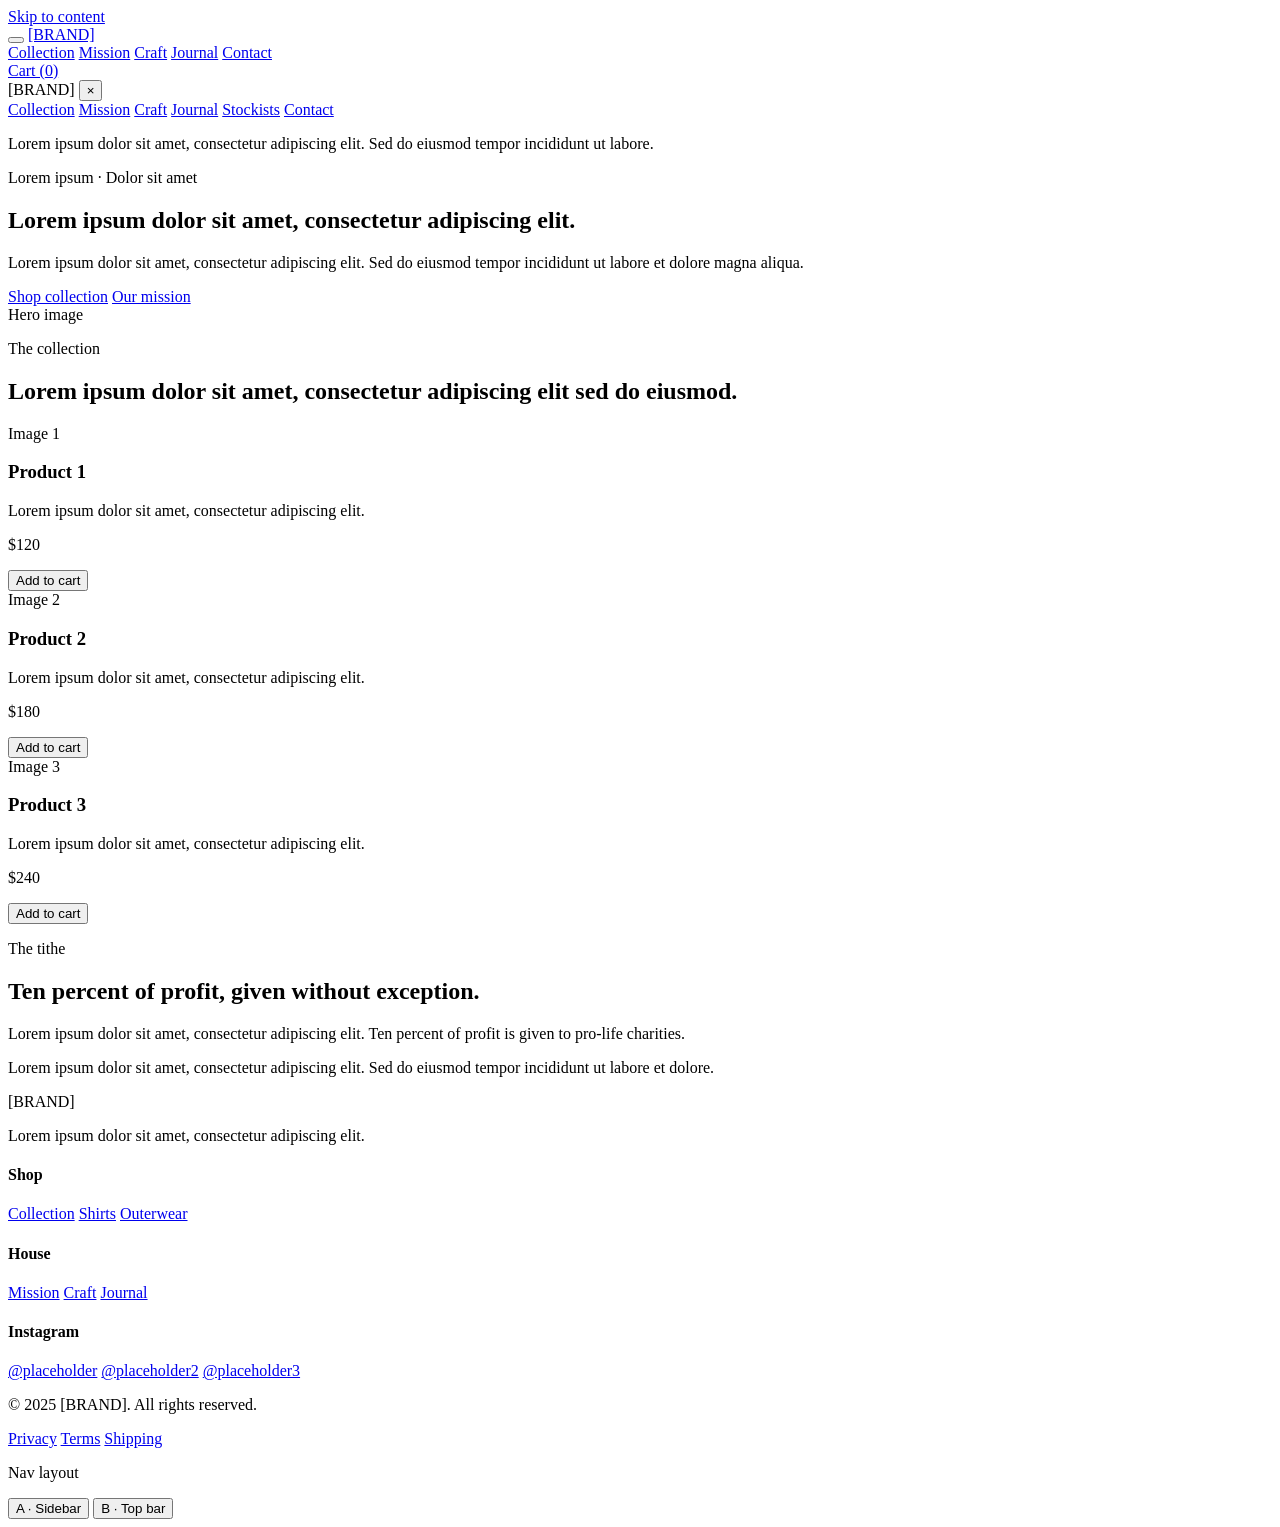
==== index.html @ ba239d94 "Add initial index.html for menswear site Initial HTML structure for a menswear site with header, foo" ====
<!DOCTYPE html>
<html lang="en" data-layout="a">
<head>
  <meta charset="UTF-8">
  <meta name="viewport" content="width=device-width, initial-scale=1.0">
  <title>[BRAND] — Menswear</title>
  <meta name="description" content="Placeholder menswear site.">

  <link rel="preconnect" href="https://fonts.googleapis.com">
  <link rel="preconnect" href="https://fonts.gstatic.com" crossorigin>
  <link href="https://fonts.googleapis.com/css2?family=Cormorant+Garamond:wght@400;500;600&family=Inter:wght@400;500&display=swap" rel="stylesheet">

  <link rel="stylesheet" href="style.css">

  <!-- Set layout before paint to avoid flash -->
  <script>
    try {
      var saved = localStorage.getItem('layout');
      if (saved === 'a' || saved === 'b') {
        document.documentElement.setAttribute('data-layout', saved);
      }
    } catch (e) {}
  </script>
</head>
<body>

  <a href="#main" class="skip">Skip to content</a>

  <!-- ================= HEADER ================= -->
  <header class="header">
    <div class="header-inner">

      <button class="hamburger" id="hamburger"
              aria-label="Open navigation" aria-expanded="false" aria-controls="sidebar">
        <span></span><span></span><span></span>
      </button>

      <a href="#" class="wordmark">[BRAND]</a>

      <nav class="topnav" aria-label="Primary">
        <a href="#collection">Collection</a>
        <a href="#mission">Mission</a>
        <a href="#">Craft</a>
        <a href="#">Journal</a>
        <a href="#">Contact</a>
      </nav>

      <a href="#" class="cart">Cart (<span id="cartCount">0</span>)</a>

    </div>
  </header>

  <!-- ================= OVERLAY ================= -->
  <div class="overlay" id="overlay" aria-hidden="true"></div>

  <!-- ================= SIDEBAR ================= -->
  <aside class="sidebar" id="sidebar" aria-hidden="true" aria-label="Site navigation">
    <div class="sidebar-head">
      <span class="wordmark">[BRAND]</span>
      <button class="close" id="closeSidebar" aria-label="Close navigation">&times;</button>
    </div>

    <nav class="sidebar-nav" aria-label="Sidebar">
      <a href="#collection">Collection</a>
      <a href="#mission">Mission</a>
      <a href="#">Craft</a>
      <a href="#">Journal</a>
      <a href="#">Stockists</a>
      <a href="#">Contact</a>
    </nav>

    <p class="sidebar-tagline">
      Lorem ipsum dolor sit amet, consectetur adipiscing elit. Sed do eiusmod tempor incididunt ut labore.
    </p>
  </aside>

  <!-- ================= MAIN ================= -->
  <main id="main">

    <!-- HERO -->
    <section class="hero">
      <div class="hero-copy">
        <p class="eyebrow">Lorem ipsum &middot; Dolor sit amet</p>
        <h1>Lorem ipsum dolor sit amet, consectetur adipiscing elit.</h1>
        <p class="lede">Lorem ipsum dolor sit amet, consectetur adipiscing elit. Sed do eiusmod tempor incididunt ut labore et dolore magna aliqua.</p>
        <div class="hero-actions">
          <a href="#collection" class="btn btn-solid">Shop collection</a>
          <a href="#mission" class="btn btn-ghost">Our mission</a>
        </div>
      </div>
      <div class="hero-img img-ph"><span>Hero image</span></div>
    </section>

    <!-- COLLECTION -->
    <section class="collection" id="collection">
      <div class="section-head">
        <p class="eyebrow">The collection</p>
        <h2>Lorem ipsum dolor sit amet, consectetur adipiscing elit sed do eiusmod.</h2>
      </div>

      <div class="grid">

        <article class="product">
          <div class="img-ph img-ph-product"><span>Image 1</span></div>
          <h3>Product 1</h3>
          <p class="desc">Lorem ipsum dolor sit amet, consectetur adipiscing elit.</p>
          <p class="price">$120</p>
          <button class="btn btn-solid btn-full" data-add="Product 1">Add to cart</button>
        </article>

        <article class="product">
          <div class="img-ph img-ph-product"><span>Image 2</span></div>
          <h3>Product 2</h3>
          <p class="desc">Lorem ipsum dolor sit amet, consectetur adipiscing elit.</p>
          <p class="price">$180</p>
          <button class="btn btn-solid btn-full" data-add="Product 2">Add to cart</button>
        </article>

        <article class="product">
          <div class="img-ph img-ph-product"><span>Image 3</span></div>
          <h3>Product 3</h3>
          <p class="desc">Lorem ipsum dolor sit amet, consectetur adipiscing elit.</p>
          <p class="price">$240</p>
          <button class="btn btn-solid btn-full" data-add="Product 3">Add to cart</button>
        </article>

      </div>
    </section>

    <!-- MISSION -->
    <section class="mission" id="mission">
      <div class="mission-inner">
        <div>
          <p class="eyebrow">The tithe</p>
          <h2>Ten percent of profit, given without exception.</h2>
        </div>
        <div>
          <p>Lorem ipsum dolor sit amet, consectetur adipiscing elit. Ten percent of profit is given to pro-life charities.</p>
          <p>Lorem ipsum dolor sit amet, consectetur adipiscing elit. Sed do eiusmod tempor incididunt ut labore et dolore.</p>
        </div>
      </div>
    </section>

  </main>

  <!-- ================= FOOTER ================= -->
  <footer class="footer">
    <div class="footer-inner">
      <div>
        <p class="wordmark">[BRAND]</p>
        <p class="footer-tag">Lorem ipsum dolor sit amet, consectetur adipiscing elit.</p>
      </div>
      <div>
        <h4>Shop</h4>
        <a href="#collection">Collection</a>
        <a href="#">Shirts</a>
        <a href="#">Outerwear</a>
      </div>
      <div>
        <h4>House</h4>
        <a href="#mission">Mission</a>
        <a href="#">Craft</a>
        <a href="#">Journal</a>
      </div>
      <div>
        <h4>Instagram</h4>
        <a href="#">@placeholder</a>
        <a href="#">@placeholder2</a>
        <a href="#">@placeholder3</a>
      </div>
    </div>
    <div class="footer-bottom">
      <p>&copy; 2025 [BRAND]. All rights reserved.</p>
      <div class="footer-legal">
        <a href="#">Privacy</a>
        <a href="#">Terms</a>
        <a href="#">Shipping</a>
      </div>
    </div>
  </footer>

  <!-- ================= LAYOUT TOGGLE ================= -->
  <div class="toggle" role="group" aria-label="Preview navigation layout">
    <p class="toggle-label">Nav layout</p>
    <div class="toggle-btns">
      <button type="button" data-layout="a" class="active">A &middot; Sidebar</button>
      <button type="button" data-layout="b">B &middot; Top bar</button>
    </div>
  </div>

  <script src="script.js"></script>
</body>
</html>
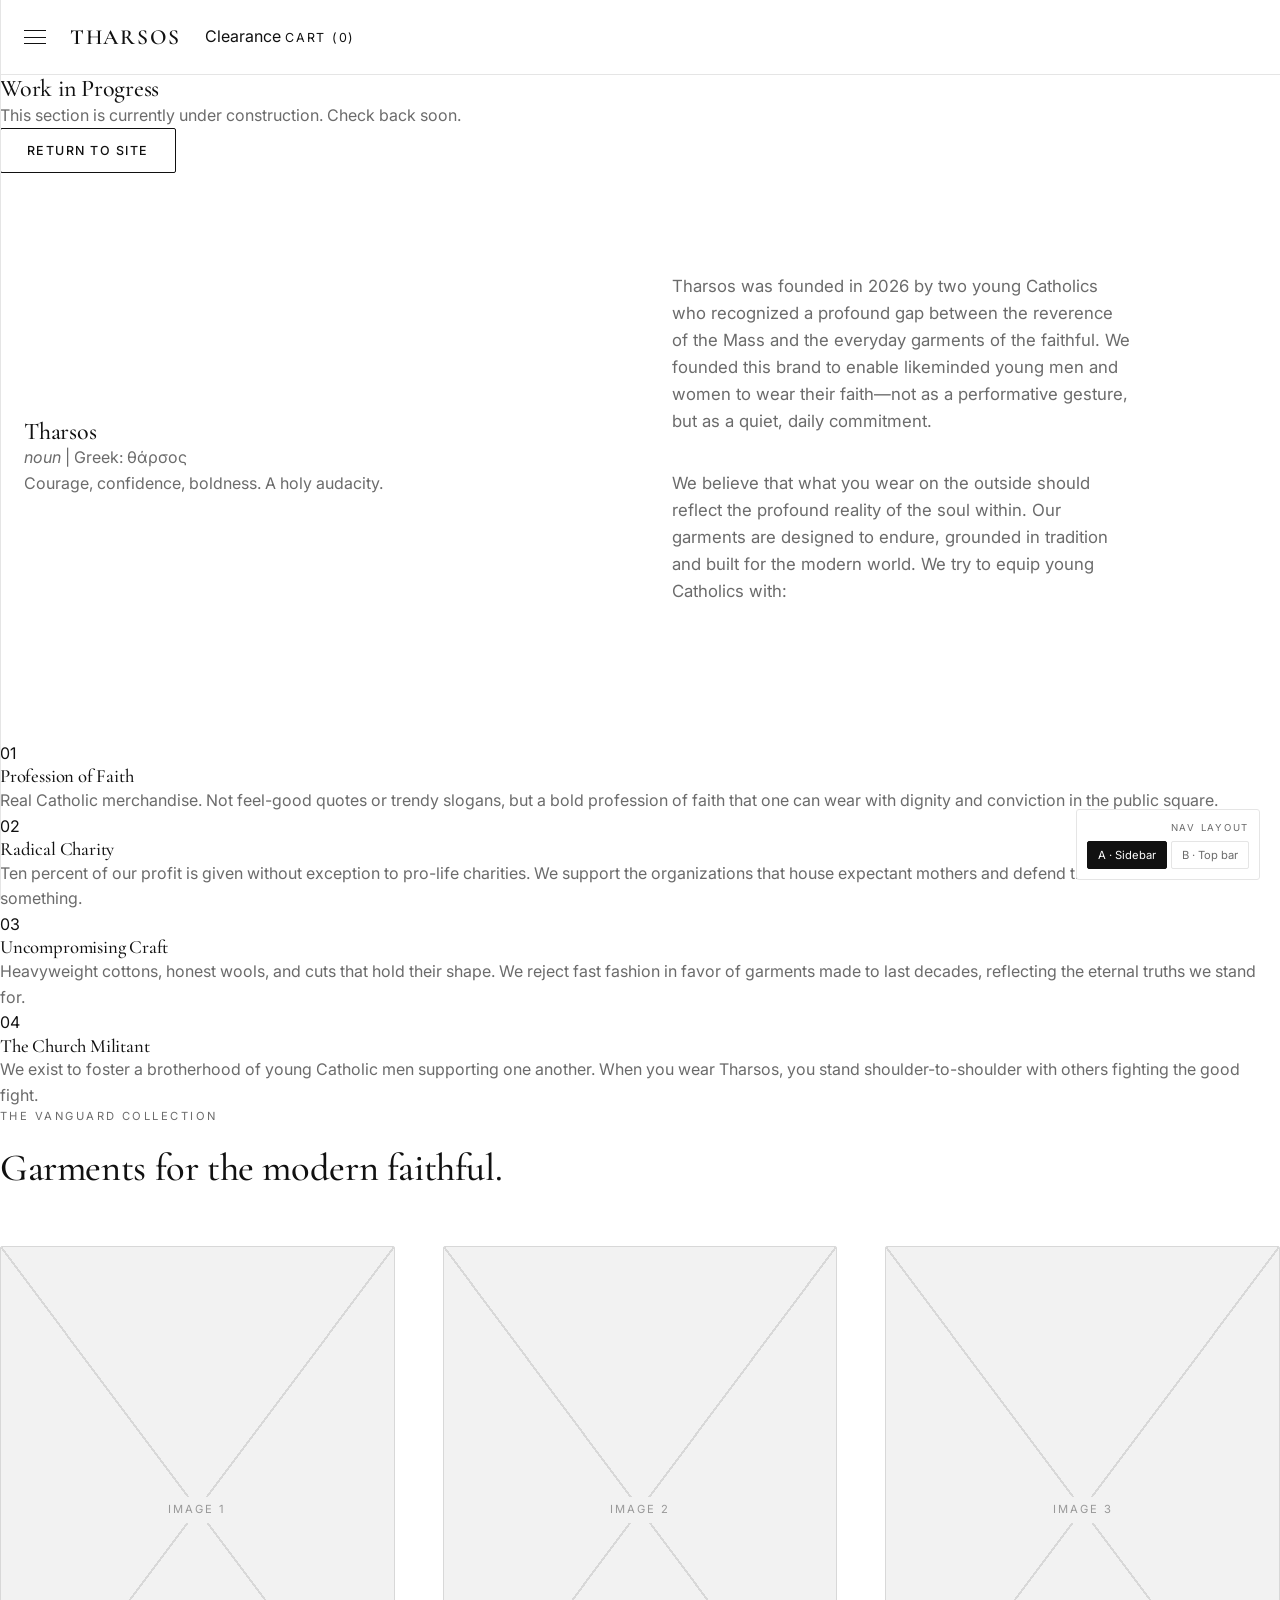
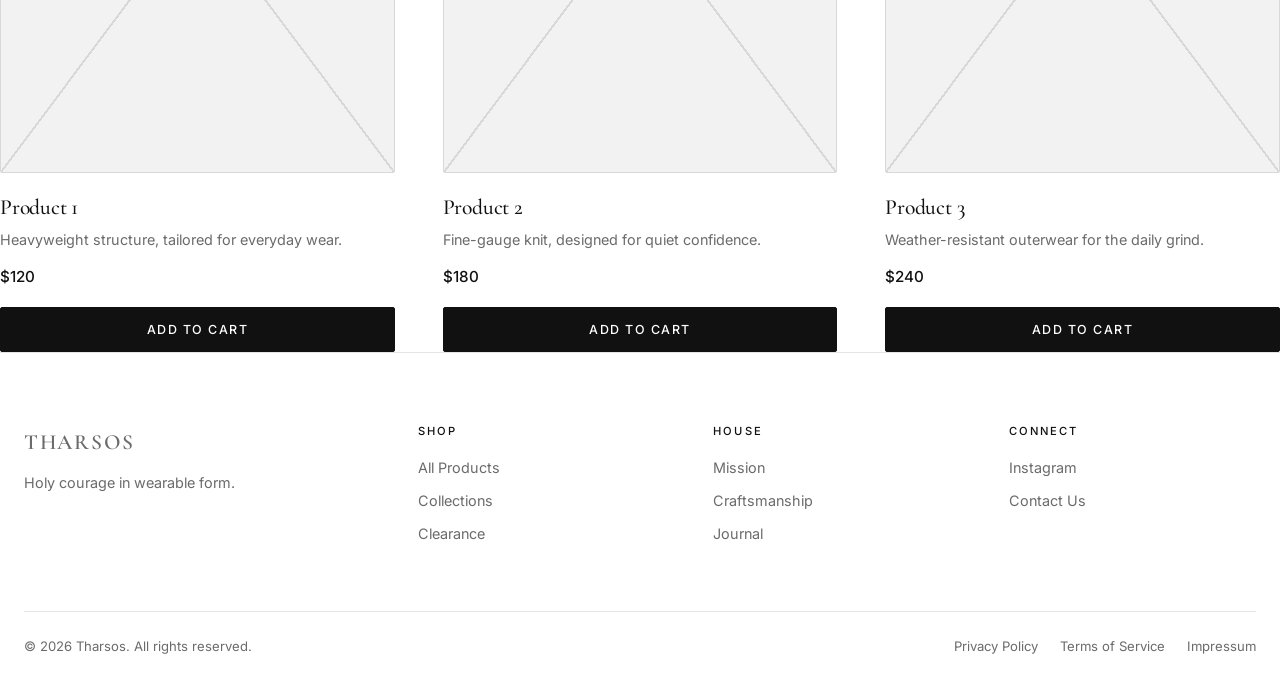
==== commit d7c88219: "Update index.html" ====
--- a/index.html
+++ b/index.html
@@ -1,18 +1,17 @@
 <!DOCTYPE html>
-<html lang="en" data-layout="a">
+<html lang="en" data-layout="b"> <!-- Default to B for desktop -->
 <head>
   <meta charset="UTF-8">
   <meta name="viewport" content="width=device-width, initial-scale=1.0">
-  <title>[BRAND] — Menswear</title>
-  <meta name="description" content="Placeholder menswear site.">
+  <title>Tharsos — Catholic Menswear</title>
+  <meta name="description" content="Tharsos: Holy courage in wearable form. Premium Catholic menswear.">
 
   <link rel="preconnect" href="https://fonts.googleapis.com">
   <link rel="preconnect" href="https://fonts.gstatic.com" crossorigin>
-  <link href="https://fonts.googleapis.com/css2?family=Cormorant+Garamond:wght@400;500;600&family=Inter:wght@400;500&display=swap" rel="stylesheet">
+  <link href="https://fonts.googleapis.com/css2?family=Cormorant+Garamond:ital,wght@0,400;0,500;0,600;1,400&family=Inter:wght@400;500&display=swap" rel="stylesheet">
 
   <link rel="stylesheet" href="style.css">
 
-  <!-- Set layout before paint to avoid flash -->
   <script>
     try {
       var saved = localStorage.getItem('layout');
@@ -30,22 +29,23 @@
   <header class="header">
     <div class="header-inner">
 
-      <button class="hamburger" id="hamburger"
-              aria-label="Open navigation" aria-expanded="false" aria-controls="sidebar">
+      <button class="hamburger" id="hamburger" aria-label="Open navigation" aria-expanded="false" aria-controls="sidebar">
         <span></span><span></span><span></span>
       </button>
 
-      <a href="#" class="wordmark">[BRAND]</a>
+      <a href="#" class="wordmark">Tharsos</a>
 
       <nav class="topnav" aria-label="Primary">
-        <a href="#collection">Collection</a>
+        <a href="#shop">Shop</a>
+        <a href="#collections" class="wip-trigger">Collections</a>
         <a href="#mission">Mission</a>
-        <a href="#">Craft</a>
-        <a href="#">Journal</a>
-        <a href="#">Contact</a>
+        <a href="#contact" class="wip-trigger">Contact</a>
       </nav>
 
-      <a href="#" class="cart">Cart (<span id="cartCount">0</span>)</a>
+      <div class="header-right">
+        <a href="#clearance" class="clearance wip-trigger">Clearance</a>
+        <a href="#" class="cart">Cart (<span id="cartCount">0</span>)</a>
+      </div>
 
     </div>
   </header>
@@ -56,54 +56,98 @@
   <!-- ================= SIDEBAR ================= -->
   <aside class="sidebar" id="sidebar" aria-hidden="true" aria-label="Site navigation">
     <div class="sidebar-head">
-      <span class="wordmark">[BRAND]</span>
+      <span class="wordmark">Tharsos</span>
       <button class="close" id="closeSidebar" aria-label="Close navigation">&times;</button>
     </div>
 
     <nav class="sidebar-nav" aria-label="Sidebar">
-      <a href="#collection">Collection</a>
+      <a href="#shop">Shop</a>
+      <a href="#collections" class="wip-trigger">Collections</a>
       <a href="#mission">Mission</a>
-      <a href="#">Craft</a>
-      <a href="#">Journal</a>
-      <a href="#">Stockists</a>
-      <a href="#">Contact</a>
+      <a href="#contact" class="wip-trigger">Contact</a>
+      <a href="#clearance" class="wip-trigger clearance-mobile">Clearance</a>
     </nav>
 
     <p class="sidebar-tagline">
-      Lorem ipsum dolor sit amet, consectetur adipiscing elit. Sed do eiusmod tempor incididunt ut labore.
+      Holy courage in wearable form. Garments for the Church Militant.
     </p>
   </aside>
 
+  <!-- ================= WIP BANNER ================= -->
+  <div class="wip-banner" id="wipBanner" aria-hidden="true">
+    <div class="wip-content">
+      <h2>Work in Progress</h2>
+      <p>This section is currently under construction. Check back soon.</p>
+      <button class="btn btn-ghost" id="closeWip">Return to site</button>
+    </div>
+  </div>
+
   <!-- ================= MAIN ================= -->
   <main id="main">
 
-    <!-- HERO -->
-    <section class="hero">
+    <!-- HERO / ABOUT -->
+    <section class="hero" id="about">
+      <div class="hero-definition">
+        <h1 class="brand-title">Tharsos</h1>
+        <div class="dict-entry">
+          <p class="dict-pronounce"><em>noun</em> | <span>Greek: θάρσος</span></p>
+          <p class="dict-meaning">Courage, confidence, boldness. A holy audacity.</p>
+        </div>
+      </div>
+      
       <div class="hero-copy">
-        <p class="eyebrow">Lorem ipsum &middot; Dolor sit amet</p>
-        <h1>Lorem ipsum dolor sit amet, consectetur adipiscing elit.</h1>
-        <p class="lede">Lorem ipsum dolor sit amet, consectetur adipiscing elit. Sed do eiusmod tempor incididunt ut labore et dolore magna aliqua.</p>
-        <div class="hero-actions">
-          <a href="#collection" class="btn btn-solid">Shop collection</a>
-          <a href="#mission" class="btn btn-ghost">Our mission</a>
-        </div>
-      </div>
-      <div class="hero-img img-ph"><span>Hero image</span></div>
+        <p class="lede">
+          Tharsos was founded in 2026 by two young Catholics who recognized a profound gap between the reverence of the Mass and the everyday garments of the faithful. We founded this brand to enable likeminded young men and women to wear their faith—not as a performative gesture, but as a quiet, daily commitment.
+        </p>
+        <p class="lede">
+          We believe that what you wear on the outside should reflect the profound reality of the soul within. Our garments are designed to endure, grounded in tradition and built for the modern world. We try to equip young Catholics with:
+        </p>
+      </div>
     </section>
 
-    <!-- COLLECTION -->
-    <section class="collection" id="collection">
+    <!-- CORE VALUES -->
+    <section class="values" id="mission">
+      <div class="values-grid">
+        
+        <div class="value-card">
+          <span class="value-num">01</span>
+          <h3>Profession of Faith</h3>
+          <p>Real Catholic merchandise. Not feel-good quotes or trendy slogans, but a bold profession of faith that one can wear with dignity and conviction in the public square.</p>
+        </div>
+
+        <div class="value-card">
+          <span class="value-num">02</span>
+          <h3>Radical Charity</h3>
+          <p>Ten percent of our profit is given without exception to pro-life charities. We support the organizations that house expectant mothers and defend the unborn when it costs something.</p>
+        </div>
+
+        <div class="value-card">
+          <span class="value-num">03</span>
+          <h3>Uncompromising Craft</h3>
+          <p>Heavyweight cottons, honest wools, and cuts that hold their shape. We reject fast fashion in favor of garments made to last decades, reflecting the eternal truths we stand for.</p>
+        </div>
+
+        <div class="value-card">
+          <span class="value-num">04</span>
+          <h3>The Church Militant</h3>
+          <p>We exist to foster a brotherhood of young Catholic men supporting one another. When you wear Tharsos, you stand shoulder-to-shoulder with others fighting the good fight.</p>
+        </div>
+
+      </div>
+    </section>
+
+    <!-- SHOP PREVIEW -->
+    <section class="shop" id="shop">
       <div class="section-head">
-        <p class="eyebrow">The collection</p>
-        <h2>Lorem ipsum dolor sit amet, consectetur adipiscing elit sed do eiusmod.</h2>
+        <p class="eyebrow">The Vanguard Collection</p>
+        <h2>Garments for the modern faithful.</h2>
       </div>
 
       <div class="grid">
-
         <article class="product">
           <div class="img-ph img-ph-product"><span>Image 1</span></div>
           <h3>Product 1</h3>
-          <p class="desc">Lorem ipsum dolor sit amet, consectetur adipiscing elit.</p>
+          <p class="desc">Heavyweight structure, tailored for everyday wear.</p>
           <p class="price">$120</p>
           <button class="btn btn-solid btn-full" data-add="Product 1">Add to cart</button>
         </article>
@@ -111,7 +155,7 @@
         <article class="product">
           <div class="img-ph img-ph-product"><span>Image 2</span></div>
           <h3>Product 2</h3>
-          <p class="desc">Lorem ipsum dolor sit amet, consectetur adipiscing elit.</p>
+          <p class="desc">Fine-gauge knit, designed for quiet confidence.</p>
           <p class="price">$180</p>
           <button class="btn btn-solid btn-full" data-add="Product 2">Add to cart</button>
         </article>
@@ -119,25 +163,10 @@
         <article class="product">
           <div class="img-ph img-ph-product"><span>Image 3</span></div>
           <h3>Product 3</h3>
-          <p class="desc">Lorem ipsum dolor sit amet, consectetur adipiscing elit.</p>
+          <p class="desc">Weather-resistant outerwear for the daily grind.</p>
           <p class="price">$240</p>
           <button class="btn btn-solid btn-full" data-add="Product 3">Add to cart</button>
         </article>
-
-      </div>
-    </section>
-
-    <!-- MISSION -->
-    <section class="mission" id="mission">
-      <div class="mission-inner">
-        <div>
-          <p class="eyebrow">The tithe</p>
-          <h2>Ten percent of profit, given without exception.</h2>
-        </div>
-        <div>
-          <p>Lorem ipsum dolor sit amet, consectetur adipiscing elit. Ten percent of profit is given to pro-life charities.</p>
-          <p>Lorem ipsum dolor sit amet, consectetur adipiscing elit. Sed do eiusmod tempor incididunt ut labore et dolore.</p>
-        </div>
       </div>
     </section>
 
@@ -146,35 +175,39 @@
   <!-- ================= FOOTER ================= -->
   <footer class="footer">
     <div class="footer-inner">
-      <div>
-        <p class="wordmark">[BRAND]</p>
-        <p class="footer-tag">Lorem ipsum dolor sit amet, consectetur adipiscing elit.</p>
-      </div>
+      <div class="footer-brand">
+        <p class="wordmark">Tharsos</p>
+        <p class="footer-tag">Holy courage in wearable form.</p>
+      </div>
+      
       <div>
         <h4>Shop</h4>
-        <a href="#collection">Collection</a>
-        <a href="#">Shirts</a>
-        <a href="#">Outerwear</a>
-      </div>
+        <a href="#shop">All Products</a>
+        <a href="#" class="wip-trigger">Collections</a>
+        <a href="#" class="wip-trigger clearance-text">Clearance</a>
+      </div>
+      
       <div>
         <h4>House</h4>
         <a href="#mission">Mission</a>
-        <a href="#">Craft</a>
-        <a href="#">Journal</a>
-      </div>
+        <a href="#" class="wip-trigger">Craftsmanship</a>
+        <a href="#" class="wip-trigger">Journal</a>
+      </div>
+      
       <div>
-        <h4>Instagram</h4>
-        <a href="#">@placeholder</a>
-        <a href="#">@placeholder2</a>
-        <a href="#">@placeholder3</a>
-      </div>
-    </div>
+        <h4>Connect</h4>
+        <a href="#" class="wip-trigger">Instagram</a>
+        <a href="#" class="wip-trigger">Contact Us</a>
+      </div>
+    </div>
+
     <div class="footer-bottom">
-      <p>&copy; 2025 [BRAND]. All rights reserved.</p>
+      <p>&copy; 2026 Tharsos. All rights reserved.</p>
+      
       <div class="footer-legal">
-        <a href="#">Privacy</a>
-        <a href="#">Terms</a>
-        <a href="#">Shipping</a>
+        <a href="#" class="wip-trigger">Privacy Policy</a>
+        <a href="#" class="wip-trigger">Terms of Service</a>
+        <a href="#" class="wip-trigger">Impressum</a> <!-- Impressum added here -->
       </div>
     </div>
   </footer>
@@ -183,8 +216,8 @@
   <div class="toggle" role="group" aria-label="Preview navigation layout">
     <p class="toggle-label">Nav layout</p>
     <div class="toggle-btns">
-      <button type="button" data-layout="a" class="active">A &middot; Sidebar</button>
-      <button type="button" data-layout="b">B &middot; Top bar</button>
+      <button type="button" data-layout="a">A &middot; Sidebar</button>
+      <button type="button" data-layout="b" class="active">B &middot; Top bar</button>
     </div>
   </div>
 
--- a/style.css
+++ b/style.css
@@ -0,0 +1,593 @@
+/* =========================================================
+   RESET + TOKENS
+   ========================================================= */
+*, *::before, *::after {
+  box-sizing: border-box;
+  margin: 0;
+  padding: 0;
+}
+
+:root {
+  --bg: #ffffff;
+  --text: #111111;
+  --muted: #6b6b6b;
+  --border: #e5e5e5;
+  --ph-bg: #f2f2f2;
+  --ph-line: #d8d8d8;
+  --font-display: 'Cormorant Garamond', Georgia, serif;
+  --font-body: 'Inter', -apple-system, BlinkMacSystemFont, 'Segoe UI', Roboto, sans-serif;
+  --sidebar-width: 360px;
+  --max-width: 1400px;
+}
+
+html {
+  font-size: 16px;
+  scroll-behavior: smooth;
+}
+
+body {
+  font-family: var(--font-body);
+  background: var(--bg);
+  color: var(--text);
+  line-height: 1.6;
+  -webkit-font-smoothing: antialiased;
+  overflow-x: hidden;
+}
+
+body.no-scroll {
+  overflow: hidden;
+}
+
+img { max-width: 100%; display: block; }
+
+a {
+  color: inherit;
+  text-decoration: none;
+  transition: opacity 0.2s;
+}
+a:hover { opacity: 0.6; }
+
+h1, h2, h3, h4 {
+  font-family: var(--font-display);
+  font-weight: 500;
+  line-height: 1.15;
+  letter-spacing: -0.01em;
+}
+
+p { color: var(--muted); }
+
+/* Skip link */
+.skip {
+  position: absolute;
+  top: -60px;
+  left: 16px;
+  background: #111;
+  color: #fff;
+  padding: 10px 16px;
+  z-index: 999;
+  transition: top 0.2s;
+}
+.skip:focus { top: 12px; }
+
+/* =========================================================
+   BUTTONS
+   ========================================================= */
+.btn {
+  display: inline-flex;
+  align-items: center;
+  justify-content: center;
+  font-family: var(--font-body);
+  font-size: 0.78rem;
+  font-weight: 500;
+  letter-spacing: 0.12em;
+  text-transform: uppercase;
+  padding: 14px 26px;
+  border: 1px solid var(--text);
+  background: transparent;
+  color: var(--text);
+  cursor: pointer;
+  border-radius: 2px;
+  transition: background 0.2s, color 0.2s;
+}
+.btn-solid {
+  background: var(--text);
+  color: var(--bg);
+}
+.btn-solid:hover {
+  background: transparent;
+  color: var(--text);
+  opacity: 1;
+}
+.btn-ghost:hover {
+  background: var(--text);
+  color: var(--bg);
+  opacity: 1;
+}
+.btn-full { width: 100%; }
+
+/* =========================================================
+   WORDMARK + EYEBROW
+   ========================================================= */
+.wordmark {
+  font-family: var(--font-display);
+  font-size: 1.35rem;
+  font-weight: 600;
+  letter-spacing: 0.08em;
+  text-transform: uppercase;
+}
+
+.eyebrow {
+  font-size: 0.7rem;
+  letter-spacing: 0.22em;
+  text-transform: uppercase;
+  color: var(--muted);
+  margin-bottom: 20px;
+}
+
+/* =========================================================
+   IMAGE PLACEHOLDERS
+   ========================================================= */
+.img-ph {
+  position: relative;
+  background-color: var(--ph-bg);
+  border: 1px solid var(--ph-line);
+  display: flex;
+  align-items: center;
+  justify-content: center;
+  overflow: hidden;
+  border-radius: 2px;
+}
+
+/* The classic X across the box */
+.img-ph::before {
+  content: "";
+  position: absolute;
+  inset: 0;
+  background-image:
+    linear-gradient(to top right,
+      transparent calc(50% - 1px),
+      var(--ph-line) calc(50% - 1px),
+      var(--ph-line) calc(50% + 1px),
+      transparent calc(50% + 1px)),
+    linear-gradient(to top left,
+      transparent calc(50% - 1px),
+      var(--ph-line) calc(50% - 1px),
+      var(--ph-line) calc(50% + 1px),
+      transparent calc(50% + 1px));
+  pointer-events: none;
+}
+
+.img-ph span {
+  position: relative;
+  z-index: 1;
+  background: var(--ph-bg);
+  padding: 4px 10px;
+  font-size: 0.7rem;
+  letter-spacing: 0.18em;
+  text-transform: uppercase;
+  color: #999;
+}
+
+.img-ph-product {
+  aspect-ratio: 3 / 4;
+  width: 100%;
+  margin-bottom: 22px;
+}
+
+/* =========================================================
+   HEADER
+   ========================================================= */
+.header {
+  position: sticky;
+  top: 0;
+  z-index: 50;
+  background: var(--bg);
+  border-bottom: 1px solid var(--border);
+}
+
+.header-inner {
+  max-width: var(--max-width);
+  margin: 0 auto;
+  height: 74px;
+  padding: 0 24px;
+  display: flex;
+  align-items: center;
+  gap: 24px;
+}
+
+.hamburger {
+  display: flex;
+  flex-direction: column;
+  justify-content: space-between;
+  width: 22px;
+  height: 14px;
+  background: none;
+  border: none;
+  cursor: pointer;
+  padding: 0;
+}
+.hamburger span {
+  display: block;
+  height: 1px;
+  width: 100%;
+  background: var(--text);
+  transition: transform 0.25s, opacity 0.25s;
+}
+.hamburger[aria-expanded="true"] span:nth-child(1) {
+  transform: translateY(6.5px) rotate(45deg);
+}
+.hamburger[aria-expanded="true"] span:nth-child(2) {
+  opacity: 0;
+}
+.hamburger[aria-expanded="true"] span:nth-child(3) {
+  transform: translateY(-6.5px) rotate(-45deg);
+}
+
+.topnav {
+  display: none;
+  gap: 32px;
+  margin-left: 40px;
+}
+.topnav a {
+  font-size: 0.78rem;
+  letter-spacing: 0.14em;
+  text-transform: uppercase;
+}
+
+.cart {
+  margin-left: auto;
+  font-size: 0.78rem;
+  letter-spacing: 0.14em;
+  text-transform: uppercase;
+}
+
+/* =========================================================
+   SIDEBAR
+   ========================================================= */
+.overlay {
+  position: fixed;
+  inset: 0;
+  background: rgba(0, 0, 0, 0.45);
+  z-index: 90;
+  opacity: 0;
+  visibility: hidden;
+  transition: opacity 0.3s ease, visibility 0.3s ease;
+}
+.overlay.open {
+  opacity: 1;
+  visibility: visible;
+}
+
+.sidebar {
+  position: fixed;
+  top: 0;
+  left: 0;
+  width: 100%;
+  max-width: var(--sidebar-width);
+  height: 100vh;
+  background: var(--bg);
+  z-index: 100;
+  display: flex;
+  flex-direction: column;
+  padding: 32px 28px;
+  transform: translateX(-100%);
+  transition: transform 0.35s cubic-bezier(0.4, 0, 0.2, 1);
+  box-shadow: 1px 0 0 var(--border);
+}
+.sidebar.open {
+  transform: translateX(0);
+}
+
+.sidebar-head {
+  display: flex;
+  align-items: center;
+  justify-content: space-between;
+  margin-bottom: 56px;
+}
+
+.close {
+  background: none;
+  border: none;
+  font-size: 2rem;
+  line-height: 1;
+  cursor: pointer;
+  color: var(--text);
+  padding: 0 4px;
+}
+
+.sidebar-nav {
+  display: flex;
+  flex-direction: column;
+  gap: 22px;
+}
+.sidebar-nav a {
+  font-family: var(--font-display);
+  font-size: 1.9rem;
+  font-weight: 500;
+  text-transform: uppercase;
+  letter-spacing: 0.02em;
+  line-height: 1.1;
+}
+
+.sidebar-tagline {
+  margin-top: auto;
+  padding-top: 28px;
+  border-top: 1px solid var(--border);
+  font-size: 0.85rem;
+  color: var(--muted);
+}
+
+/* =========================================================
+   HERO
+   ========================================================= */
+.hero {
+  max-width: var(--max-width);
+  margin: 0 auto;
+  padding: 72px 24px;
+  display: grid;
+  grid-template-columns: 1fr;
+  gap: 48px;
+  align-items: center;
+}
+
+.hero-copy h1 {
+  font-size: 2.6rem;
+  margin-bottom: 24px;
+}
+
+.lede {
+  font-size: 1.05rem;
+  margin-bottom: 36px;
+  max-width: 460px;
+}
+
+.hero-actions {
+  display: flex;
+  flex-wrap: wrap;
+  gap: 14px;
+}
+
+.hero-img {
+  aspect-ratio: 4 / 5;
+  width: 100%;
+}
+
+/* =========================================================
+   COLLECTION
+   ========================================================= */
+.collection {
+  max-width: var(--max-width);
+  margin: 0 auto;
+  padding: 80px 24px;
+}
+
+.section-head {
+  margin-bottom: 56px;
+  max-width: 640px;
+}
+
+.section-head h2 {
+  font-size: 2rem;
+}
+
+.grid {
+  display: grid;
+  grid-template-columns: 1fr;
+  gap: 48px;
+}
+
+.product h3 {
+  font-size: 1.35rem;
+  margin-bottom: 8px;
+}
+
+.product .desc {
+  font-size: 0.9rem;
+  margin-bottom: 14px;
+}
+
+.product .price {
+  font-size: 0.95rem;
+  font-weight: 500;
+  color: var(--text);
+  margin-bottom: 18px;
+}
+
+/* =========================================================
+   MISSION
+   ========================================================= */
+.mission {
+  background: var(--text);
+  color: var(--bg);
+  padding: 80px 24px;
+}
+
+.mission-inner {
+  max-width: var(--max-width);
+  margin: 0 auto;
+  display: grid;
+  grid-template-columns: 1fr;
+  gap: 40px;
+}
+
+.mission h2 {
+  font-size: 2rem;
+  color: var(--bg);
+}
+
+.mission .eyebrow {
+  color: #999;
+}
+
+.mission p {
+  color: #cfcfcf;
+  font-size: 1.05rem;
+  margin-bottom: 16px;
+}
+
+/* =========================================================
+   FOOTER
+   ========================================================= */
+.footer {
+  border-top: 1px solid var(--border);
+  padding: 72px 24px 32px;
+}
+
+.footer-inner {
+  max-width: var(--max-width);
+  margin: 0 auto;
+  display: grid;
+  grid-template-columns: 1fr;
+  gap: 40px;
+  margin-bottom: 56px;
+}
+
+.footer h4 {
+  font-family: var(--font-body);
+  font-size: 0.7rem;
+  font-weight: 500;
+  letter-spacing: 0.18em;
+  text-transform: uppercase;
+  margin-bottom: 18px;
+  color: var(--text);
+}
+
+.footer-inner a {
+  display: block;
+  font-size: 0.9rem;
+  color: var(--muted);
+  margin-bottom: 10px;
+}
+
+.footer-tag {
+  font-size: 0.9rem;
+  margin-top: 12px;
+  max-width: 280px;
+}
+
+.footer-bottom {
+  max-width: var(--max-width);
+  margin: 0 auto;
+  padding-top: 24px;
+  border-top: 1px solid var(--border);
+  display: flex;
+  flex-direction: column;
+  gap: 14px;
+  font-size: 0.82rem;
+  color: var(--muted);
+}
+
+.footer-legal {
+  display: flex;
+  gap: 22px;
+}
+
+/* =========================================================
+   LAYOUT TOGGLE
+   ========================================================= */
+.toggle {
+  position: fixed;
+  bottom: 20px;
+  right: 20px;
+  z-index: 200;
+  background: var(--bg);
+  border: 1px solid var(--border);
+  border-radius: 3px;
+  padding: 10px;
+  display: flex;
+  flex-direction: column;
+  gap: 6px;
+  align-items: flex-end;
+}
+
+.toggle-label {
+  font-size: 0.6rem;
+  letter-spacing: 0.18em;
+  text-transform: uppercase;
+  color: var(--muted);
+  margin: 0;
+}
+
+.toggle-btns {
+  display: flex;
+  gap: 4px;
+}
+
+.toggle-btns button {
+  font-family: var(--font-body);
+  font-size: 0.7rem;
+  padding: 6px 10px;
+  background: transparent;
+  border: 1px solid var(--border);
+  color: var(--muted);
+  cursor: pointer;
+  border-radius: 2px;
+  transition: all 0.2s;
+}
+
+.toggle-btns button.active {
+  background: var(--text);
+  color: var(--bg);
+  border-color: var(--text);
+}
+
+.toggle-btns button:hover:not(.active) {
+  border-color: var(--text);
+  color: var(--text);
+}
+
+/* =========================================================
+   LAYOUT A vs B  (nav behavior)
+   ========================================================= */
+
+/* Default (mobile, both layouts): hamburger visible, top nav hidden */
+.hamburger { display: flex; }
+.topnav { display: none; }
+
+/* Layout B on desktop: show top nav, hide hamburger */
+@media (min-width: 768px) {
+  html[data-layout="b"] .hamburger { display: none; }
+  html[data-layout="b"] .topnav { display: flex; }
+}
+
+/* Layout A on desktop: keep hamburger (default rules already do this) */
+
+/* =========================================================
+   RESPONSIVE
+   ========================================================= */
+@media (min-width: 768px) {
+  .hero {
+    grid-template-columns: 1fr 1fr;
+    padding: 100px 24px;
+    gap: 64px;
+  }
+  .hero-copy h1 { font-size: 3.4rem; }
+
+  .grid {
+    grid-template-columns: repeat(3, 1fr);
+  }
+
+  .mission-inner {
+    grid-template-columns: 1fr 1fr;
+    gap: 64px;
+  }
+
+  .footer-inner {
+    grid-template-columns: 1.4fr 1fr 1fr 1fr;
+    gap: 48px;
+  }
+
+  .footer-bottom {
+    flex-direction: row;
+    justify-content: space-between;
+    align-items: center;
+  }
+
+  .section-head h2 { font-size: 2.4rem; }
+  .mission h2 { font-size: 2.4rem; }
+}
+
+@media (min-width: 1024px) {
+  .sidebar { max-width: 25vw; }
+  .hero-copy h1 { font-size: 4rem; }
+}
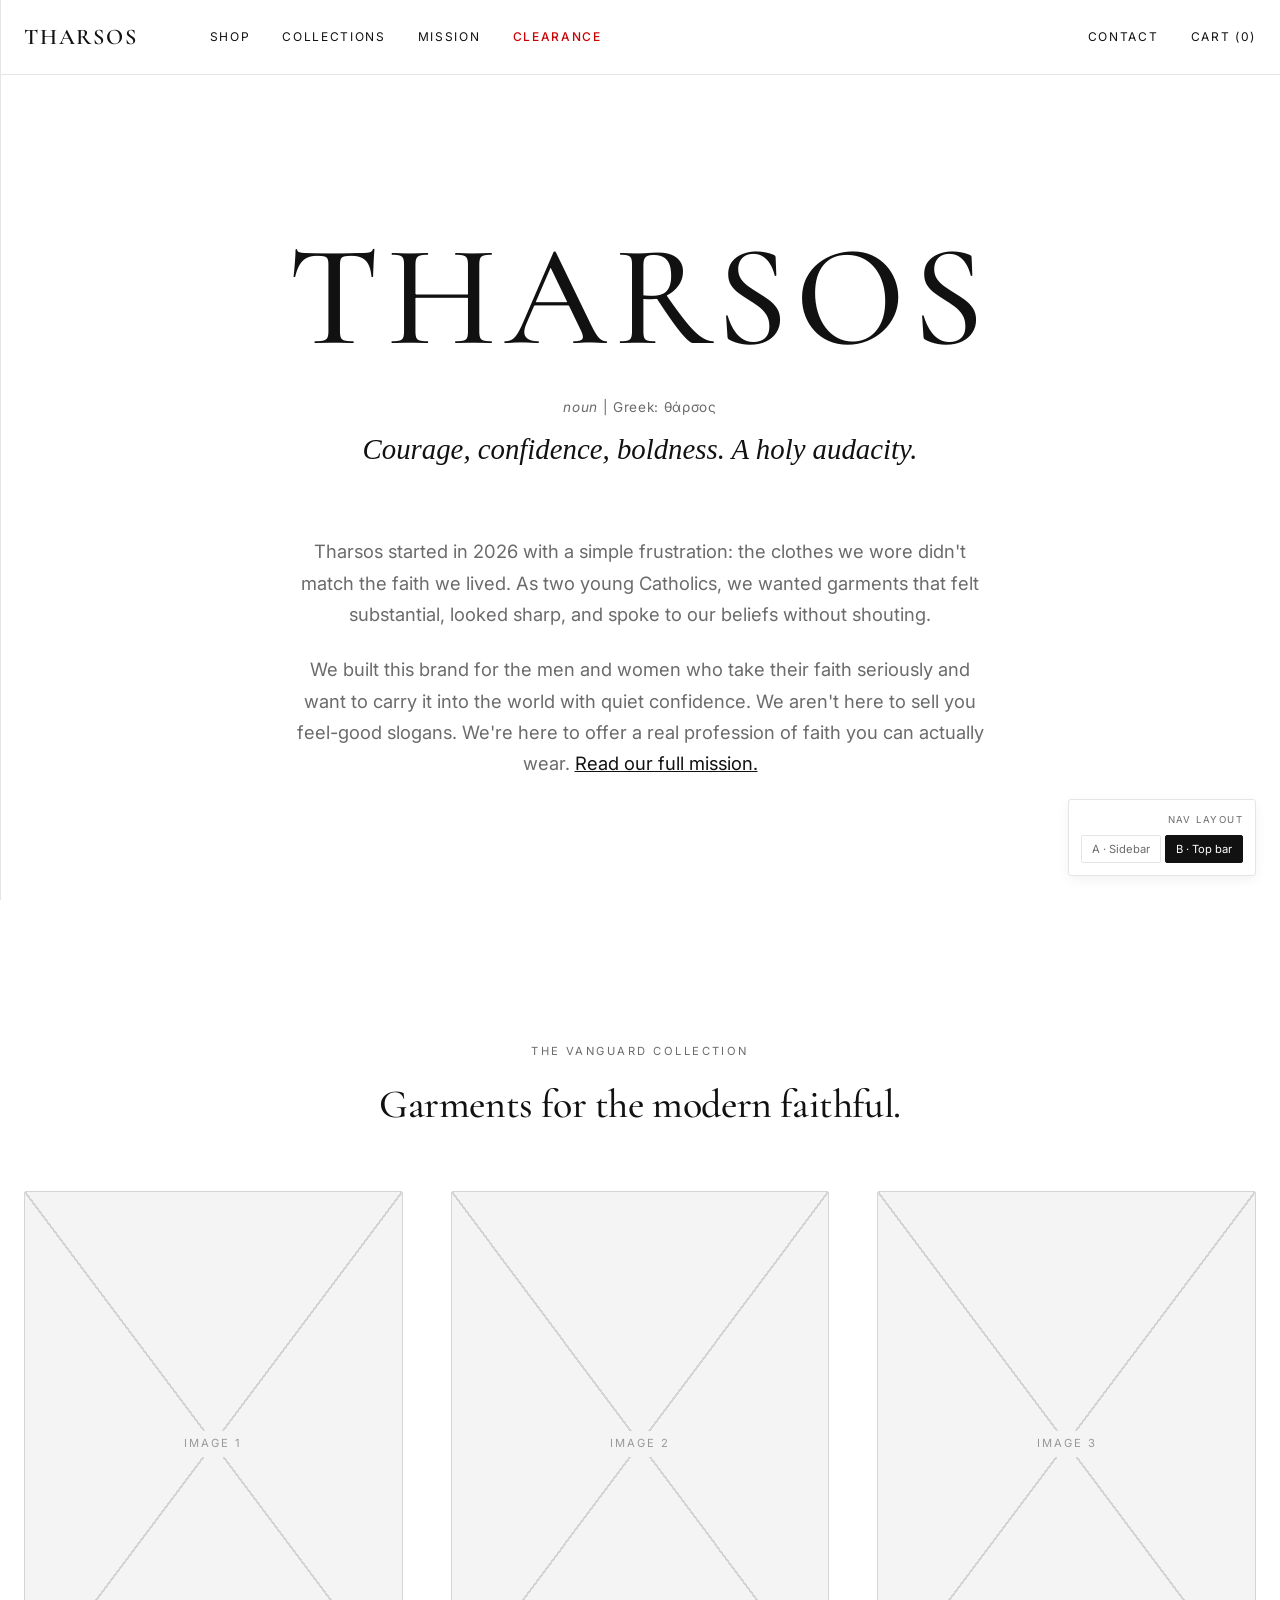
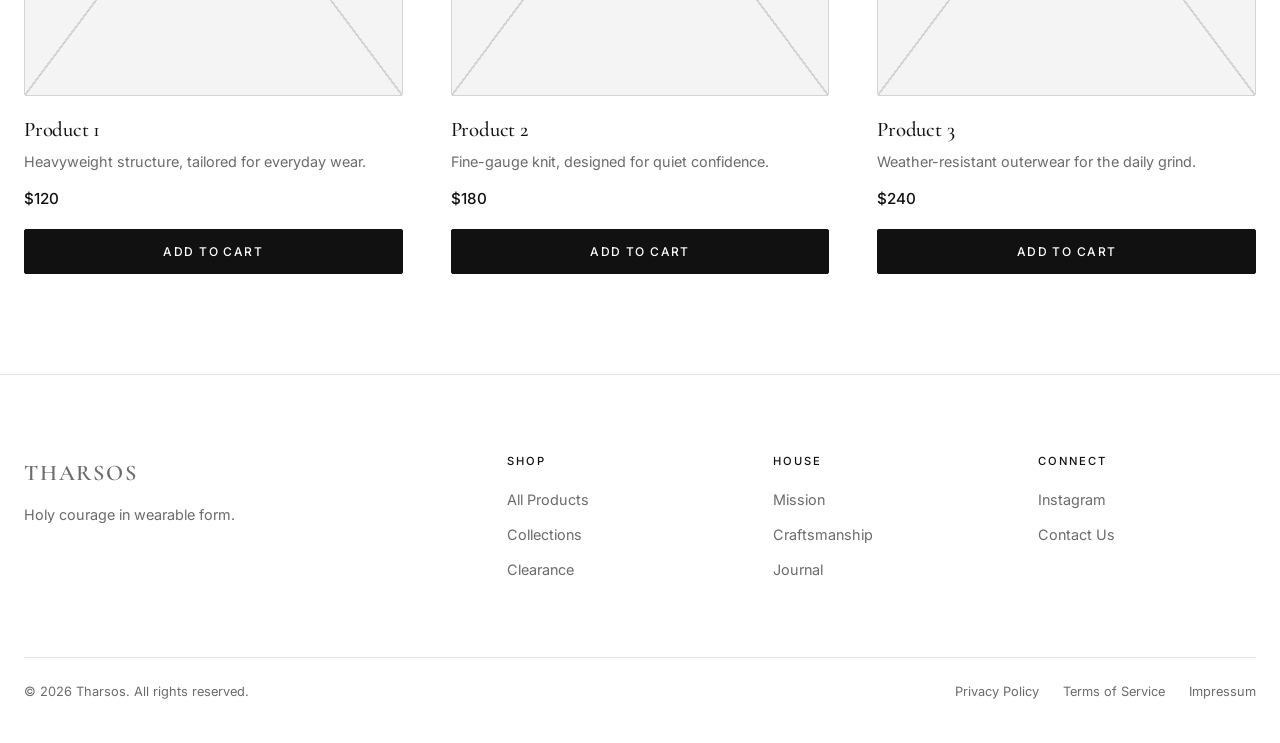
==== commit 26c1a93c: "Refactor HTML structure and update links" ====
--- a/index.html
+++ b/index.html
@@ -1,23 +1,18 @@
 <!DOCTYPE html>
-<html lang="en" data-layout="b"> <!-- Default to B for desktop -->
+<html lang="en" data-layout="b">
 <head>
   <meta charset="UTF-8">
   <meta name="viewport" content="width=device-width, initial-scale=1.0">
   <title>Tharsos — Catholic Menswear</title>
   <meta name="description" content="Tharsos: Holy courage in wearable form. Premium Catholic menswear.">
-
   <link rel="preconnect" href="https://fonts.googleapis.com">
   <link rel="preconnect" href="https://fonts.gstatic.com" crossorigin>
   <link href="https://fonts.googleapis.com/css2?family=Cormorant+Garamond:ital,wght@0,400;0,500;0,600;1,400&family=Inter:wght@400;500&display=swap" rel="stylesheet">
-
   <link rel="stylesheet" href="style.css">
-
   <script>
     try {
       var saved = localStorage.getItem('layout');
-      if (saved === 'a' || saved === 'b') {
-        document.documentElement.setAttribute('data-layout', saved);
-      }
+      if (saved === 'a' || saved === 'b') document.documentElement.setAttribute('data-layout', saved);
     } catch (e) {}
   </script>
 </head>
@@ -25,55 +20,47 @@
 
   <a href="#main" class="skip">Skip to content</a>
 
-  <!-- ================= HEADER ================= -->
+  <!-- HEADER -->
   <header class="header">
     <div class="header-inner">
-
       <button class="hamburger" id="hamburger" aria-label="Open navigation" aria-expanded="false" aria-controls="sidebar">
         <span></span><span></span><span></span>
       </button>
 
-      <a href="#" class="wordmark">Tharsos</a>
+      <a href="index.html" class="wordmark">Tharsos</a>
 
       <nav class="topnav" aria-label="Primary">
-        <a href="#shop">Shop</a>
-        <a href="#collections" class="wip-trigger">Collections</a>
-        <a href="#mission">Mission</a>
-        <a href="#contact" class="wip-trigger">Contact</a>
+        <a href="index.html#shop">Shop</a>
+        <a href="#" class="wip-trigger">Collections</a>
+        <a href="mission.html">Mission</a>
+        <a href="#" class="wip-trigger clearance">Clearance</a>
       </nav>
 
       <div class="header-right">
-        <a href="#clearance" class="clearance wip-trigger">Clearance</a>
+        <a href="#" class="wip-trigger">Contact</a>
         <a href="#" class="cart">Cart (<span id="cartCount">0</span>)</a>
       </div>
-
     </div>
   </header>
 
-  <!-- ================= OVERLAY ================= -->
+  <!-- OVERLAY & SIDEBAR -->
   <div class="overlay" id="overlay" aria-hidden="true"></div>
-
-  <!-- ================= SIDEBAR ================= -->
   <aside class="sidebar" id="sidebar" aria-hidden="true" aria-label="Site navigation">
     <div class="sidebar-head">
       <span class="wordmark">Tharsos</span>
       <button class="close" id="closeSidebar" aria-label="Close navigation">&times;</button>
     </div>
-
     <nav class="sidebar-nav" aria-label="Sidebar">
-      <a href="#shop">Shop</a>
-      <a href="#collections" class="wip-trigger">Collections</a>
-      <a href="#mission">Mission</a>
-      <a href="#contact" class="wip-trigger">Contact</a>
-      <a href="#clearance" class="wip-trigger clearance-mobile">Clearance</a>
+      <a href="index.html#shop">Shop</a>
+      <a href="#" class="wip-trigger">Collections</a>
+      <a href="mission.html">Mission</a>
+      <a href="#" class="wip-trigger clearance">Clearance</a>
+      <a href="#" class="wip-trigger">Contact</a>
     </nav>
-
-    <p class="sidebar-tagline">
-      Holy courage in wearable form. Garments for the Church Militant.
-    </p>
+    <p class="sidebar-tagline">Holy courage in wearable form. Garments for the Church Militant.</p>
   </aside>
 
-  <!-- ================= WIP BANNER ================= -->
+  <!-- WIP BANNER -->
   <div class="wip-banner" id="wipBanner" aria-hidden="true">
     <div class="wip-content">
       <h2>Work in Progress</h2>
@@ -82,11 +69,10 @@
     </div>
   </div>
 
-  <!-- ================= MAIN ================= -->
+  <!-- MAIN CONTENT -->
   <main id="main">
-
-    <!-- HERO / ABOUT -->
-    <section class="hero" id="about">
+    <!-- HERO -->
+    <section class="hero">
       <div class="hero-definition">
         <h1 class="brand-title">Tharsos</h1>
         <div class="dict-entry">
@@ -97,46 +83,15 @@
       
       <div class="hero-copy">
         <p class="lede">
-          Tharsos was founded in 2026 by two young Catholics who recognized a profound gap between the reverence of the Mass and the everyday garments of the faithful. We founded this brand to enable likeminded young men and women to wear their faith—not as a performative gesture, but as a quiet, daily commitment.
+          Tharsos started in 2026 with a simple frustration: the clothes we wore didn't match the faith we lived. As two young Catholics, we wanted garments that felt substantial, looked sharp, and spoke to our beliefs without shouting. 
         </p>
         <p class="lede">
-          We believe that what you wear on the outside should reflect the profound reality of the soul within. Our garments are designed to endure, grounded in tradition and built for the modern world. We try to equip young Catholics with:
+          We built this brand for the men and women who take their faith seriously and want to carry it into the world with quiet confidence. We aren't here to sell you feel-good slogans. We're here to offer a real profession of faith you can actually wear. <a href="mission.html" style="text-decoration: underline; color: var(--text);">Read our full mission.</a>
         </p>
       </div>
     </section>
 
-    <!-- CORE VALUES -->
-    <section class="values" id="mission">
-      <div class="values-grid">
-        
-        <div class="value-card">
-          <span class="value-num">01</span>
-          <h3>Profession of Faith</h3>
-          <p>Real Catholic merchandise. Not feel-good quotes or trendy slogans, but a bold profession of faith that one can wear with dignity and conviction in the public square.</p>
-        </div>
-
-        <div class="value-card">
-          <span class="value-num">02</span>
-          <h3>Radical Charity</h3>
-          <p>Ten percent of our profit is given without exception to pro-life charities. We support the organizations that house expectant mothers and defend the unborn when it costs something.</p>
-        </div>
-
-        <div class="value-card">
-          <span class="value-num">03</span>
-          <h3>Uncompromising Craft</h3>
-          <p>Heavyweight cottons, honest wools, and cuts that hold their shape. We reject fast fashion in favor of garments made to last decades, reflecting the eternal truths we stand for.</p>
-        </div>
-
-        <div class="value-card">
-          <span class="value-num">04</span>
-          <h3>The Church Militant</h3>
-          <p>We exist to foster a brotherhood of young Catholic men supporting one another. When you wear Tharsos, you stand shoulder-to-shoulder with others fighting the good fight.</p>
-        </div>
-
-      </div>
-    </section>
-
-    <!-- SHOP PREVIEW -->
+    <!-- SHOP -->
     <section class="shop" id="shop">
       <div class="section-head">
         <p class="eyebrow">The Vanguard Collection</p>
@@ -169,50 +124,44 @@
         </article>
       </div>
     </section>
-
   </main>
 
-  <!-- ================= FOOTER ================= -->
+  <!-- FOOTER -->
   <footer class="footer">
     <div class="footer-inner">
       <div class="footer-brand">
         <p class="wordmark">Tharsos</p>
         <p class="footer-tag">Holy courage in wearable form.</p>
       </div>
-      
       <div>
         <h4>Shop</h4>
-        <a href="#shop">All Products</a>
+        <a href="index.html#shop">All Products</a>
         <a href="#" class="wip-trigger">Collections</a>
         <a href="#" class="wip-trigger clearance-text">Clearance</a>
       </div>
-      
       <div>
         <h4>House</h4>
-        <a href="#mission">Mission</a>
+        <a href="mission.html">Mission</a>
         <a href="#" class="wip-trigger">Craftsmanship</a>
         <a href="#" class="wip-trigger">Journal</a>
       </div>
-      
       <div>
         <h4>Connect</h4>
         <a href="#" class="wip-trigger">Instagram</a>
         <a href="#" class="wip-trigger">Contact Us</a>
       </div>
     </div>
-
     <div class="footer-bottom">
       <p>&copy; 2026 Tharsos. All rights reserved.</p>
-      
       <div class="footer-legal">
         <a href="#" class="wip-trigger">Privacy Policy</a>
         <a href="#" class="wip-trigger">Terms of Service</a>
-        <a href="#" class="wip-trigger">Impressum</a> <!-- Impressum added here -->
+        <a href="#" class="wip-trigger">Impressum</a>
       </div>
     </div>
   </footer>
 
-  <!-- ================= LAYOUT TOGGLE ================= -->
+  <!-- LAYOUT TOGGLE -->
   <div class="toggle" role="group" aria-label="Preview navigation layout">
     <p class="toggle-label">Nav layout</p>
     <div class="toggle-btns">
--- a/style.css
+++ b/style.css
@@ -12,11 +12,12 @@
   --text: #111111;
   --muted: #6b6b6b;
   --border: #e5e5e5;
-  --ph-bg: #f2f2f2;
-  --ph-line: #d8d8d8;
+  --ph-bg: #f4f4f4;
+  --ph-line: #d4d4d4;
+  --red: #cc0000;
   --font-display: 'Cormorant Garamond', Georgia, serif;
   --font-body: 'Inter', -apple-system, BlinkMacSystemFont, 'Segoe UI', Roboto, sans-serif;
-  --sidebar-width: 360px;
+  --sidebar-width: 380px;
   --max-width: 1400px;
 }
 
@@ -37,8 +38,6 @@
 body.no-scroll {
   overflow: hidden;
 }
-
-img { max-width: 100%; display: block; }
 
 a {
   color: inherit;
@@ -56,7 +55,6 @@
 
 p { color: var(--muted); }
 
-/* Skip link */
 .skip {
   position: absolute;
   top: -60px;
@@ -70,14 +68,14 @@
 .skip:focus { top: 12px; }
 
 /* =========================================================
-   BUTTONS
+   BUTTONS + UI
    ========================================================= */
 .btn {
   display: inline-flex;
   align-items: center;
   justify-content: center;
   font-family: var(--font-body);
-  font-size: 0.78rem;
+  font-size: 0.75rem;
   font-weight: 500;
   letter-spacing: 0.12em;
   text-transform: uppercase;
@@ -105,12 +103,9 @@
 }
 .btn-full { width: 100%; }
 
-/* =========================================================
-   WORDMARK + EYEBROW
-   ========================================================= */
 .wordmark {
   font-family: var(--font-display);
-  font-size: 1.35rem;
+  font-size: 1.4rem;
   font-weight: 600;
   letter-spacing: 0.08em;
   text-transform: uppercase;
@@ -122,6 +117,14 @@
   text-transform: uppercase;
   color: var(--muted);
   margin-bottom: 20px;
+}
+
+.clearance {
+  color: var(--red) !important;
+  font-weight: 500;
+}
+.clearance-text {
+  color: var(--red);
 }
 
 /* =========================================================
@@ -137,26 +140,15 @@
   overflow: hidden;
   border-radius: 2px;
 }
-
-/* The classic X across the box */
 .img-ph::before {
   content: "";
   position: absolute;
   inset: 0;
   background-image:
-    linear-gradient(to top right,
-      transparent calc(50% - 1px),
-      var(--ph-line) calc(50% - 1px),
-      var(--ph-line) calc(50% + 1px),
-      transparent calc(50% + 1px)),
-    linear-gradient(to top left,
-      transparent calc(50% - 1px),
-      var(--ph-line) calc(50% - 1px),
-      var(--ph-line) calc(50% + 1px),
-      transparent calc(50% + 1px));
+    linear-gradient(to top right, transparent calc(50% - 1px), var(--ph-line) calc(50% - 1px), var(--ph-line) calc(50% + 1px), transparent calc(50% + 1px)),
+    linear-gradient(to top left, transparent calc(50% - 1px), var(--ph-line) calc(50% - 1px), var(--ph-line) calc(50% + 1px), transparent calc(50% + 1px));
   pointer-events: none;
 }
-
 .img-ph span {
   position: relative;
   z-index: 1;
@@ -167,7 +159,6 @@
   text-transform: uppercase;
   color: #999;
 }
-
 .img-ph-product {
   aspect-ratio: 3 / 4;
   width: 100%;
@@ -181,10 +172,10 @@
   position: sticky;
   top: 0;
   z-index: 50;
-  background: var(--bg);
+  background: rgba(255, 255, 255, 0.95);
+  backdrop-filter: blur(8px);
   border-bottom: 1px solid var(--border);
 }
-
 .header-inner {
   max-width: var(--max-width);
   margin: 0 auto;
@@ -213,30 +204,29 @@
   background: var(--text);
   transition: transform 0.25s, opacity 0.25s;
 }
-.hamburger[aria-expanded="true"] span:nth-child(1) {
-  transform: translateY(6.5px) rotate(45deg);
-}
-.hamburger[aria-expanded="true"] span:nth-child(2) {
-  opacity: 0;
-}
-.hamburger[aria-expanded="true"] span:nth-child(3) {
-  transform: translateY(-6.5px) rotate(-45deg);
-}
+.hamburger[aria-expanded="true"] span:nth-child(1) { transform: translateY(6.5px) rotate(45deg); }
+.hamburger[aria-expanded="true"] span:nth-child(2) { opacity: 0; }
+.hamburger[aria-expanded="true"] span:nth-child(3) { transform: translateY(-6.5px) rotate(-45deg); }
 
 .topnav {
   display: none;
   gap: 32px;
-  margin-left: 40px;
+  margin-left: 48px;
 }
 .topnav a {
-  font-size: 0.78rem;
+  font-size: 0.75rem;
   letter-spacing: 0.14em;
   text-transform: uppercase;
 }
 
-.cart {
+.header-right {
   margin-left: auto;
-  font-size: 0.78rem;
+  display: flex;
+  align-items: center;
+  gap: 32px;
+}
+.header-right a {
+  font-size: 0.75rem;
   letter-spacing: 0.14em;
   text-transform: uppercase;
 }
@@ -277,14 +267,12 @@
 .sidebar.open {
   transform: translateX(0);
 }
-
 .sidebar-head {
   display: flex;
   align-items: center;
   justify-content: space-between;
   margin-bottom: 56px;
 }
-
 .close {
   background: none;
   border: none;
@@ -294,7 +282,6 @@
   color: var(--text);
   padding: 0 4px;
 }
-
 .sidebar-nav {
   display: flex;
   flex-direction: column;
@@ -308,7 +295,6 @@
   letter-spacing: 0.02em;
   line-height: 1.1;
 }
-
 .sidebar-tagline {
   margin-top: auto;
   padding-top: 28px;
@@ -318,74 +304,117 @@
 }
 
 /* =========================================================
-   HERO
+   HERO / DICTIONARY
    ========================================================= */
 .hero {
   max-width: var(--max-width);
   margin: 0 auto;
-  padding: 72px 24px;
+  padding: 100px 24px;
+  display: flex;
+  flex-direction: column;
+  gap: 64px;
+  align-items: center;
+  text-align: center;
+}
+.hero-definition {
+  max-width: 800px;
+}
+.brand-title {
+  font-size: 5rem;
+  letter-spacing: 0.05em;
+  margin-bottom: 16px;
+  text-transform: uppercase;
+}
+.dict-entry {
+  font-family: var(--font-display);
+  font-size: 1.25rem;
+  color: var(--muted);
+}
+.dict-pronounce {
+  font-family: var(--font-body);
+  font-size: 0.85rem;
+  letter-spacing: 0.05em;
+  margin-bottom: 8px;
+}
+.dict-meaning {
+  font-size: 1.4rem;
+  color: var(--text);
+  font-style: italic;
+}
+.hero-copy {
+  max-width: 700px;
+}
+.lede {
+  font-size: 1.15rem;
+  line-height: 1.7;
+  margin-bottom: 24px;
+}
+
+/* =========================================================
+   VALUES GRID
+   ========================================================= */
+.values {
+  background: #fafafa;
+  border-top: 1px solid var(--border);
+  border-bottom: 1px solid var(--border);
+  padding: 100px 24px;
+}
+.values-grid {
+  max-width: var(--max-width);
+  margin: 0 auto;
   display: grid;
   grid-template-columns: 1fr;
   gap: 48px;
-  align-items: center;
-}
-
-.hero-copy h1 {
-  font-size: 2.6rem;
-  margin-bottom: 24px;
-}
-
-.lede {
-  font-size: 1.05rem;
-  margin-bottom: 36px;
-  max-width: 460px;
-}
-
-.hero-actions {
-  display: flex;
-  flex-wrap: wrap;
-  gap: 14px;
-}
-
-.hero-img {
-  aspect-ratio: 4 / 5;
-  width: 100%;
-}
-
-/* =========================================================
-   COLLECTION
-   ========================================================= */
-.collection {
+}
+.value-card {
+  border-top: 2px solid var(--text);
+  padding-top: 24px;
+}
+.value-num {
+  display: block;
+  font-family: var(--font-body);
+  font-size: 0.7rem;
+  letter-spacing: 0.15em;
+  color: var(--muted);
+  margin-bottom: 12px;
+}
+.value-card h3 {
+  font-size: 1.5rem;
+  margin-bottom: 12px;
+}
+.value-card p {
+  font-size: 0.95rem;
+  line-height: 1.6;
+}
+
+/* =========================================================
+   SHOP PREVIEW
+   ========================================================= */
+.shop {
   max-width: var(--max-width);
   margin: 0 auto;
-  padding: 80px 24px;
-}
-
+  padding: 100px 24px;
+}
 .section-head {
-  margin-bottom: 56px;
-  max-width: 640px;
-}
-
+  margin-bottom: 64px;
+  text-align: center;
+}
 .section-head h2 {
-  font-size: 2rem;
-}
-
+  font-size: 2.5rem;
+}
 .grid {
   display: grid;
   grid-template-columns: 1fr;
   gap: 48px;
 }
-
 .product h3 {
-  font-size: 1.35rem;
+  font-size: 1.3rem;
   margin-bottom: 8px;
 }
-
 .product .desc {
   font-size: 0.9rem;
   margin-bottom: 14px;
 }
-
 .product .price {
   font-size: 0.95rem;
   font-weight: 500;
@@ -394,35 +423,36 @@
 }
 
 /* =========================================================
-   MISSION
-   ========================================================= */
-.mission {
-  background: var(--text);
-  color: var(--bg);
-  padding: 80px 24px;
-}
-
-.mission-inner {
-  max-width: var(--max-width);
-  margin: 0 auto;
-  display: grid;
-  grid-template-columns: 1fr;
-  gap: 40px;
-}
-
-.mission h2 {
-  font-size: 2rem;
-  color: var(--bg);
-}
-
-.mission .eyebrow {
-  color: #999;
-}
-
-.mission p {
-  color: #cfcfcf;
-  font-size: 1.05rem;
+   WIP BANNER
+   ========================================================= */
+.wip-banner {
+  position: fixed;
+  inset: 0;
+  background: var(--bg);
+  z-index: 300;
+  display: flex;
+  align-items: center;
+  justify-content: center;
+  opacity: 0;
+  visibility: hidden;
+  transition: opacity 0.3s, visibility 0.3s;
+}
+.wip-banner.open {
+  opacity: 1;
+  visibility: visible;
+}
+.wip-content {
+  text-align: center;
+  max-width: 500px;
+  padding: 24px;
+}
+.wip-content h2 {
+  font-size: 3rem;
   margin-bottom: 16px;
+}
+.wip-content p {
+  font-size: 1.1rem;
+  margin-bottom: 32px;
 }
 
 /* =========================================================
@@ -430,41 +460,36 @@
    ========================================================= */
 .footer {
   border-top: 1px solid var(--border);
-  padding: 72px 24px 32px;
-}
-
+  padding: 80px 24px 40px;
+}
 .footer-inner {
   max-width: var(--max-width);
   margin: 0 auto;
   display: grid;
   grid-template-columns: 1fr;
-  gap: 40px;
-  margin-bottom: 56px;
-}
-
+  gap: 48px;
+  margin-bottom: 64px;
+}
 .footer h4 {
   font-family: var(--font-body);
   font-size: 0.7rem;
   font-weight: 500;
   letter-spacing: 0.18em;
   text-transform: uppercase;
-  margin-bottom: 18px;
-  color: var(--text);
-}
-
+  margin-bottom: 20px;
+  color: var(--text);
+}
 .footer-inner a {
   display: block;
   font-size: 0.9rem;
   color: var(--muted);
-  margin-bottom: 10px;
-}
-
+  margin-bottom: 12px;
+}
 .footer-tag {
   font-size: 0.9rem;
   margin-top: 12px;
   max-width: 280px;
 }
-
 .footer-bottom {
   max-width: var(--max-width);
   margin: 0 auto;
@@ -472,14 +497,14 @@
   border-top: 1px solid var(--border);
   display: flex;
   flex-direction: column;
-  gap: 14px;
-  font-size: 0.82rem;
-  color: var(--muted);
-}
-
+  gap: 20px;
+  font-size: 0.8rem;
+  color: var(--muted);
+}
 .footer-legal {
   display: flex;
-  gap: 22px;
+  flex-wrap: wrap;
+  gap: 24px;
 }
 
 /* =========================================================
@@ -487,32 +512,30 @@
    ========================================================= */
 .toggle {
   position: fixed;
-  bottom: 20px;
-  right: 20px;
+  bottom: 24px;
+  right: 24px;
   z-index: 200;
   background: var(--bg);
   border: 1px solid var(--border);
   border-radius: 3px;
-  padding: 10px;
+  padding: 12px;
   display: flex;
   flex-direction: column;
-  gap: 6px;
+  gap: 8px;
   align-items: flex-end;
-}
-
+  box-shadow: 0 4px 12px rgba(0,0,0,0.05);
+}
 .toggle-label {
   font-size: 0.6rem;
-  letter-spacing: 0.18em;
+  letter-spacing: 0.15em;
   text-transform: uppercase;
   color: var(--muted);
   margin: 0;
 }
-
 .toggle-btns {
   display: flex;
   gap: 4px;
 }
-
 .toggle-btns button {
   font-family: var(--font-body);
   font-size: 0.7rem;
@@ -524,70 +547,64 @@
   border-radius: 2px;
   transition: all 0.2s;
 }
-
 .toggle-btns button.active {
   background: var(--text);
   color: var(--bg);
   border-color: var(--text);
 }
-
 .toggle-btns button:hover:not(.active) {
   border-color: var(--text);
   color: var(--text);
 }
 
 /* =========================================================
-   LAYOUT A vs B  (nav behavior)
-   ========================================================= */
-
-/* Default (mobile, both layouts): hamburger visible, top nav hidden */
+   LAYOUT A vs B (NAVIGATION BEHAVIOR)
+   ========================================================= */
 .hamburger { display: flex; }
 .topnav { display: none; }
 
-/* Layout B on desktop: show top nav, hide hamburger */
+/* Layout B on desktop: Show top nav, hide hamburger */
 @media (min-width: 768px) {
   html[data-layout="b"] .hamburger { display: none; }
   html[data-layout="b"] .topnav { display: flex; }
-}
-
-/* Layout A on desktop: keep hamburger (default rules already do this) */
+  html[data-layout="b"] .header-inner { justify-content: flex-start; }
+}
+
+/* Layout A on desktop: Hamburger remains visible */
+@media (min-width: 768px) {
+  html[data-layout="a"] .header-inner { justify-content: space-between; }
+  html[data-layout="a"] .topnav { display: none; }
+  html[data-layout="a"] .hamburger { display: flex; }
+}
 
 /* =========================================================
    RESPONSIVE
    ========================================================= */
 @media (min-width: 768px) {
-  .hero {
+  .brand-title { font-size: 7rem; }
+  .dict-meaning { font-size: 1.8rem; }
+  
+  .values-grid {
     grid-template-columns: 1fr 1fr;
-    padding: 100px 24px;
     gap: 64px;
   }
-  .hero-copy h1 { font-size: 3.4rem; }
-
+  
   .grid {
     grid-template-columns: repeat(3, 1fr);
   }
-
-  .mission-inner {
-    grid-template-columns: 1fr 1fr;
-    gap: 64px;
+  
+  .footer-inner {
+    grid-template-columns: 2fr 1fr 1fr 1fr;
   }
-
-  .footer-inner {
-    grid-template-columns: 1.4fr 1fr 1fr 1fr;
-    gap: 48px;
-  }
-
   .footer-bottom {
     flex-direction: row;
     justify-content: space-between;
     align-items: center;
   }
-
-  .section-head h2 { font-size: 2.4rem; }
-  .mission h2 { font-size: 2.4rem; }
 }
 
 @media (min-width: 1024px) {
   .sidebar { max-width: 25vw; }
-  .hero-copy h1 { font-size: 4rem; }
-}
+  .brand-title { font-size: 9rem; }
+  .hero { padding: 140px 24px; }
+}
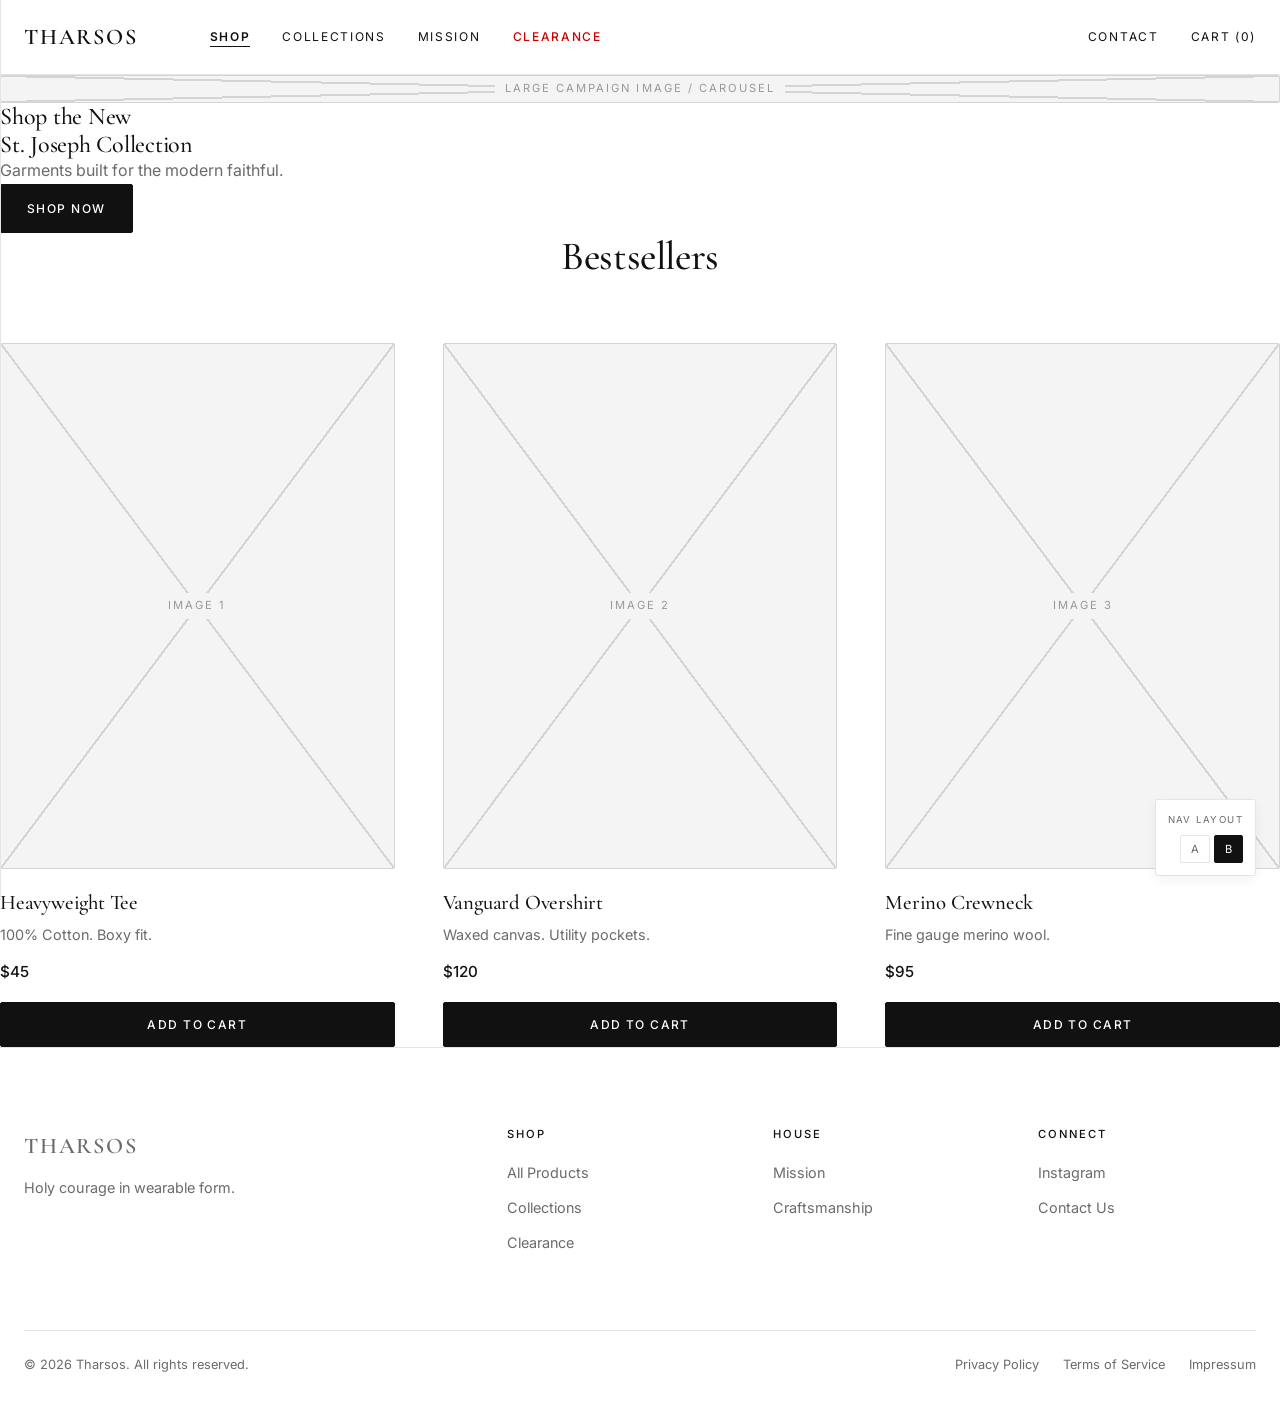
==== commit 041aec62: "Update index.html" ====
--- a/index.html
+++ b/index.html
@@ -4,7 +4,6 @@
   <meta charset="UTF-8">
   <meta name="viewport" content="width=device-width, initial-scale=1.0">
   <title>Tharsos — Catholic Menswear</title>
-  <meta name="description" content="Tharsos: Holy courage in wearable form. Premium Catholic menswear.">
   <link rel="preconnect" href="https://fonts.googleapis.com">
   <link rel="preconnect" href="https://fonts.gstatic.com" crossorigin>
   <link href="https://fonts.googleapis.com/css2?family=Cormorant+Garamond:ital,wght@0,400;0,500;0,600;1,400&family=Inter:wght@400;500&display=swap" rel="stylesheet">
@@ -18,109 +17,87 @@
 </head>
 <body>
 
-  <a href="#main" class="skip">Skip to content</a>
-
   <!-- HEADER -->
   <header class="header">
     <div class="header-inner">
-      <button class="hamburger" id="hamburger" aria-label="Open navigation" aria-expanded="false" aria-controls="sidebar">
+      <button class="hamburger" id="hamburger" aria-label="Open navigation" aria-expanded="false">
         <span></span><span></span><span></span>
       </button>
+      <a href="index.html" class="wordmark">THARSOS</a>
 
-      <a href="index.html" class="wordmark">Tharsos</a>
-
-      <nav class="topnav" aria-label="Primary">
-        <a href="index.html#shop">Shop</a>
-        <a href="#" class="wip-trigger">Collections</a>
-        <a href="mission.html">Mission</a>
-        <a href="#" class="wip-trigger clearance">Clearance</a>
+      <nav class="topnav">
+        <a href="index.html" class="active-nav">SHOP</a>
+        <a href="#" class="wip-trigger">COLLECTIONS</a>
+        <a href="mission.html">MISSION</a>
+        <a href="#" class="wip-trigger clearance">CLEARANCE</a>
       </nav>
 
       <div class="header-right">
-        <a href="#" class="wip-trigger">Contact</a>
-        <a href="#" class="cart">Cart (<span id="cartCount">0</span>)</a>
+        <a href="#" class="wip-trigger">CONTACT</a>
+        <a href="#" class="cart">CART (0)</a>
       </div>
     </div>
   </header>
 
-  <!-- OVERLAY & SIDEBAR -->
-  <div class="overlay" id="overlay" aria-hidden="true"></div>
-  <aside class="sidebar" id="sidebar" aria-hidden="true" aria-label="Site navigation">
+  <!-- SIDEBAR -->
+  <div class="overlay" id="overlay"></div>
+  <aside class="sidebar" id="sidebar">
     <div class="sidebar-head">
-      <span class="wordmark">Tharsos</span>
-      <button class="close" id="closeSidebar" aria-label="Close navigation">&times;</button>
+      <span class="wordmark">THARSOS</span>
+      <button class="close" id="closeSidebar">&times;</button>
     </div>
-    <nav class="sidebar-nav" aria-label="Sidebar">
-      <a href="index.html#shop">Shop</a>
-      <a href="#" class="wip-trigger">Collections</a>
-      <a href="mission.html">Mission</a>
-      <a href="#" class="wip-trigger clearance">Clearance</a>
-      <a href="#" class="wip-trigger">Contact</a>
+    <nav class="sidebar-nav">
+      <a href="index.html">SHOP</a>
+      <a href="#" class="wip-trigger">COLLECTIONS</a>
+      <a href="mission.html">MISSION</a>
+      <a href="#" class="wip-trigger clearance">CLEARANCE</a>
+      <a href="#" class="wip-trigger">CONTACT</a>
     </nav>
-    <p class="sidebar-tagline">Holy courage in wearable form. Garments for the Church Militant.</p>
   </aside>
 
-  <!-- WIP BANNER -->
-  <div class="wip-banner" id="wipBanner" aria-hidden="true">
-    <div class="wip-content">
-      <h2>Work in Progress</h2>
-      <p>This section is currently under construction. Check back soon.</p>
-      <button class="btn btn-ghost" id="closeWip">Return to site</button>
-    </div>
-  </div>
-
   <!-- MAIN CONTENT -->
-  <main id="main">
-    <!-- HERO -->
-    <section class="hero">
-      <div class="hero-definition">
-        <h1 class="brand-title">Tharsos</h1>
-        <div class="dict-entry">
-          <p class="dict-pronounce"><em>noun</em> | <span>Greek: θάρσος</span></p>
-          <p class="dict-meaning">Courage, confidence, boldness. A holy audacity.</p>
-        </div>
+  <main>
+    <!-- HERO BANNER (Carousel / Campaign Image) -->
+    <section class="shop-hero">
+      <div class="shop-hero-bg img-ph">
+        <span class="ph-text">Large Campaign Image / Carousel</span>
       </div>
-      
-      <div class="hero-copy">
-        <p class="lede">
-          Tharsos started in 2026 with a simple frustration: the clothes we wore didn't match the faith we lived. As two young Catholics, we wanted garments that felt substantial, looked sharp, and spoke to our beliefs without shouting. 
-        </p>
-        <p class="lede">
-          We built this brand for the men and women who take their faith seriously and want to carry it into the world with quiet confidence. We aren't here to sell you feel-good slogans. We're here to offer a real profession of faith you can actually wear. <a href="mission.html" style="text-decoration: underline; color: var(--text);">Read our full mission.</a>
-        </p>
+      <div class="shop-hero-content">
+        <h1>Shop the New<br>St. Joseph Collection</h1>
+        <p>Garments built for the modern faithful.</p>
+        <a href="#bestsellers" class="btn btn-solid">Shop Now</a>
       </div>
     </section>
 
-    <!-- SHOP -->
-    <section class="shop" id="shop">
+    <!-- BESTSELLERS -->
+    <section class="bestsellers" id="bestsellers">
       <div class="section-head">
-        <p class="eyebrow">The Vanguard Collection</p>
-        <h2>Garments for the modern faithful.</h2>
+        <h2>Bestsellers</h2>
       </div>
 
       <div class="grid">
         <article class="product">
           <div class="img-ph img-ph-product"><span>Image 1</span></div>
-          <h3>Product 1</h3>
-          <p class="desc">Heavyweight structure, tailored for everyday wear.</p>
-          <p class="price">$120</p>
-          <button class="btn btn-solid btn-full" data-add="Product 1">Add to cart</button>
+          <h3>Heavyweight Tee</h3>
+          <p class="desc">100% Cotton. Boxy fit.</p>
+          <p class="price">$45</p>
+          <button class="btn btn-solid btn-full" data-add="Tee">Add to cart</button>
         </article>
 
         <article class="product">
           <div class="img-ph img-ph-product"><span>Image 2</span></div>
-          <h3>Product 2</h3>
-          <p class="desc">Fine-gauge knit, designed for quiet confidence.</p>
-          <p class="price">$180</p>
-          <button class="btn btn-solid btn-full" data-add="Product 2">Add to cart</button>
+          <h3>Vanguard Overshirt</h3>
+          <p class="desc">Waxed canvas. Utility pockets.</p>
+          <p class="price">$120</p>
+          <button class="btn btn-solid btn-full" data-add="Overshirt">Add to cart</button>
         </article>
 
         <article class="product">
           <div class="img-ph img-ph-product"><span>Image 3</span></div>
-          <h3>Product 3</h3>
-          <p class="desc">Weather-resistant outerwear for the daily grind.</p>
-          <p class="price">$240</p>
-          <button class="btn btn-solid btn-full" data-add="Product 3">Add to cart</button>
+          <h3>Merino Crewneck</h3>
+          <p class="desc">Fine gauge merino wool.</p>
+          <p class="price">$95</p>
+          <button class="btn btn-solid btn-full" data-add="Crewneck">Add to cart</button>
         </article>
       </div>
     </section>
@@ -130,23 +107,22 @@
   <footer class="footer">
     <div class="footer-inner">
       <div class="footer-brand">
-        <p class="wordmark">Tharsos</p>
+        <p class="wordmark">THARSOS</p>
         <p class="footer-tag">Holy courage in wearable form.</p>
       </div>
       <div>
-        <h4>Shop</h4>
-        <a href="index.html#shop">All Products</a>
+        <h4>SHOP</h4>
+        <a href="index.html">All Products</a>
         <a href="#" class="wip-trigger">Collections</a>
         <a href="#" class="wip-trigger clearance-text">Clearance</a>
       </div>
       <div>
-        <h4>House</h4>
+        <h4>HOUSE</h4>
         <a href="mission.html">Mission</a>
         <a href="#" class="wip-trigger">Craftsmanship</a>
-        <a href="#" class="wip-trigger">Journal</a>
       </div>
       <div>
-        <h4>Connect</h4>
+        <h4>CONNECT</h4>
         <a href="#" class="wip-trigger">Instagram</a>
         <a href="#" class="wip-trigger">Contact Us</a>
       </div>
@@ -161,12 +137,21 @@
     </div>
   </footer>
 
+  <!-- WIP BANNER -->
+  <div class="wip-banner" id="wipBanner">
+    <div class="wip-content">
+      <h2>Work in Progress</h2>
+      <p>This section is currently under construction. Check back soon.</p>
+      <button class="btn btn-ghost" id="closeWip">Return to site</button>
+    </div>
+  </div>
+
   <!-- LAYOUT TOGGLE -->
-  <div class="toggle" role="group" aria-label="Preview navigation layout">
+  <div class="toggle">
     <p class="toggle-label">Nav layout</p>
     <div class="toggle-btns">
-      <button type="button" data-layout="a">A &middot; Sidebar</button>
-      <button type="button" data-layout="b" class="active">B &middot; Top bar</button>
+      <button type="button" data-layout="a">A</button>
+      <button type="button" data-layout="b">B</button>
     </div>
   </div>
 
--- a/style.css
+++ b/style.css
@@ -15,6 +15,7 @@
   --ph-bg: #f4f4f4;
   --ph-line: #d4d4d4;
   --red: #cc0000;
+  --navy: #1a2b4c; /* Distinct Mission Color */
   --font-display: 'Cormorant Garamond', Georgia, serif;
   --font-body: 'Inter', -apple-system, BlinkMacSystemFont, 'Segoe UI', Roboto, sans-serif;
   --sidebar-width: 380px;
@@ -127,6 +128,11 @@
   color: var(--red);
 }
 
+.active-nav {
+  font-weight: 600;
+  border-bottom: 1px solid var(--text);
+}
+
 /* =========================================================
    IMAGE PLACEHOLDERS
    ========================================================= */
@@ -172,8 +178,7 @@
   position: sticky;
   top: 0;
   z-index: 50;
-  background: rgba(255, 255, 255, 0.95);
-  backdrop-filter: blur(8px);
+  background: rgba(255, 255, 255, 0.98);
   border-bottom: 1px solid var(--border);
 }
 .header-inner {
@@ -243,10 +248,7 @@
   visibility: hidden;
   transition: opacity 0.3s ease, visibility 0.3s ease;
 }
-.overlay.open {
-  opacity: 1;
-  visibility: visible;
-}
+.overlay.open { opacity: 1; visibility: visible; }
 
 .sidebar {
   position: fixed;
@@ -264,9 +266,7 @@
   transition: transform 0.35s cubic-bezier(0.4, 0, 0.2, 1);
   box-shadow: 1px 0 0 var(--border);
 }
-.sidebar.open {
-  transform: translateX(0);
-}
+.sidebar.open { transform: translateX(0); }
 .sidebar-head {
   display: flex;
   align-items: center;
@@ -304,7 +304,7 @@
 }
 
 /* =========================================================
-   HERO / DICTIONARY
+   HERO (HOME PAGE)
    ========================================================= */
 .hero {
   max-width: var(--max-width);
@@ -316,9 +316,7 @@
   align-items: center;
   text-align: center;
 }
-.hero-definition {
-  max-width: 800px;
-}
+.hero-definition { max-width: 800px; }
 .brand-title {
   font-size: 5rem;
   letter-spacing: 0.05em;
@@ -341,9 +339,7 @@
   color: var(--text);
   font-style: italic;
 }
-.hero-copy {
-  max-width: 700px;
-}
+.hero-copy { max-width: 700px; }
 .lede {
   font-size: 1.15rem;
   line-height: 1.7;
@@ -351,40 +347,62 @@
 }
 
 /* =========================================================
-   VALUES GRID
-   ========================================================= */
-.values {
-  background: #fafafa;
-  border-top: 1px solid var(--border);
+   MISSION PAGE (DISTINCT)
+   ========================================================= */
+.mission-hero {
+  background-color: var(--navy);
+  color: #fff;
+  padding: 120px 24px 100px; /* Tall block as requested */
+  text-align: center;
+  display: flex;
+  justify-content: center;
+  align-items: center;
+}
+.mission-hero-inner {
+  max-width: 800px;
+}
+.mission-title {
+  font-size: 4rem;
+  color: #fff;
+  margin-bottom: 16px;
+}
+.mission-subtitle {
+  font-size: 1.2rem;
+  color: rgba(255, 255, 255, 0.7);
+  letter-spacing: 0.05em;
+  text-transform: uppercase;
+  font-size: 0.85rem;
+}
+
+.mission-body {
+  max-width: 800px;
+  margin: 0 auto;
+  padding: 100px 24px;
+}
+.mission-intro .lede {
+  font-size: 1.35rem;
+  color: var(--text);
+  line-height: 1.6;
+  margin-bottom: 64px;
+  text-align: center;
+}
+
+.mission-item {
+  margin-bottom: 64px;
+  padding-bottom: 48px;
   border-bottom: 1px solid var(--border);
-  padding: 100px 24px;
-}
-.values-grid {
-  max-width: var(--max-width);
-  margin: 0 auto;
-  display: grid;
-  grid-template-columns: 1fr;
-  gap: 48px;
-}
-.value-card {
-  border-top: 2px solid var(--text);
-  padding-top: 24px;
-}
-.value-num {
-  display: block;
-  font-family: var(--font-body);
-  font-size: 0.7rem;
-  letter-spacing: 0.15em;
-  color: var(--muted);
-  margin-bottom: 12px;
-}
-.value-card h3 {
-  font-size: 1.5rem;
-  margin-bottom: 12px;
-}
-.value-card p {
-  font-size: 0.95rem;
-  line-height: 1.6;
+}
+.mission-item:last-child {
+  border-bottom: none;
+  margin-bottom: 0;
+}
+.mission-item h2 {
+  font-size: 2rem;
+  margin-bottom: 16px;
+}
+.mission-item p {
+  font-size: 1.1rem;
+  line-height: 1.7;
 }
 
 /* =========================================================
@@ -399,9 +417,7 @@
   margin-bottom: 64px;
   text-align: center;
 }
-.section-head h2 {
-  font-size: 2.5rem;
-}
+.section-head h2 { font-size: 2.5rem; }
 .grid {
   display: grid;
   grid-template-columns: 1fr;
@@ -437,23 +453,14 @@
   visibility: hidden;
   transition: opacity 0.3s, visibility 0.3s;
 }
-.wip-banner.open {
-  opacity: 1;
-  visibility: visible;
-}
+.wip-banner.open { opacity: 1; visibility: visible; }
 .wip-content {
   text-align: center;
   max-width: 500px;
   padding: 24px;
 }
-.wip-content h2 {
-  font-size: 3rem;
-  margin-bottom: 16px;
-}
-.wip-content p {
-  font-size: 1.1rem;
-  margin-bottom: 32px;
-}
+.wip-content h2 { font-size: 3rem; margin-bottom: 16px; }
+.wip-content p { font-size: 1.1rem; margin-bottom: 32px; }
 
 /* =========================================================
    FOOTER
@@ -501,11 +508,7 @@
   font-size: 0.8rem;
   color: var(--muted);
 }
-.footer-legal {
-  display: flex;
-  flex-wrap: wrap;
-  gap: 24px;
-}
+.footer-legal { display: flex; flex-wrap: wrap; gap: 24px; }
 
 /* =========================================================
    LAYOUT TOGGLE
@@ -532,10 +535,7 @@
   color: var(--muted);
   margin: 0;
 }
-.toggle-btns {
-  display: flex;
-  gap: 4px;
-}
+.toggle-btns { display: flex; gap: 4px; }
 .toggle-btns button {
   font-family: var(--font-body);
   font-size: 0.7rem;
@@ -563,15 +563,10 @@
 .hamburger { display: flex; }
 .topnav { display: none; }
 
-/* Layout B on desktop: Show top nav, hide hamburger */
 @media (min-width: 768px) {
   html[data-layout="b"] .hamburger { display: none; }
   html[data-layout="b"] .topnav { display: flex; }
   html[data-layout="b"] .header-inner { justify-content: flex-start; }
-}
-
-/* Layout A on desktop: Hamburger remains visible */
-@media (min-width: 768px) {
   html[data-layout="a"] .header-inner { justify-content: space-between; }
   html[data-layout="a"] .topnav { display: none; }
   html[data-layout="a"] .hamburger { display: flex; }
@@ -583,28 +578,18 @@
 @media (min-width: 768px) {
   .brand-title { font-size: 7rem; }
   .dict-meaning { font-size: 1.8rem; }
+  .grid { grid-template-columns: repeat(3, 1fr); }
+  .footer-inner { grid-template-columns: 2fr 1fr 1fr 1fr; }
+  .footer-bottom { flex-direction: row; justify-content: space-between; align-items: center; }
   
-  .values-grid {
-    grid-template-columns: 1fr 1fr;
-    gap: 64px;
-  }
-  
-  .grid {
-    grid-template-columns: repeat(3, 1fr);
-  }
-  
-  .footer-inner {
-    grid-template-columns: 2fr 1fr 1fr 1fr;
-  }
-  .footer-bottom {
-    flex-direction: row;
-    justify-content: space-between;
-    align-items: center;
-  }
+  .mission-title { font-size: 5.5rem; }
+  .mission-item h2 { font-size: 2.5rem; }
 }
 
 @media (min-width: 1024px) {
   .sidebar { max-width: 25vw; }
   .brand-title { font-size: 9rem; }
   .hero { padding: 140px 24px; }
-}
+  .mission-hero { padding: 160px 24px 140px; }
+  .mission-title { font-size: 6.5rem; }
+}
